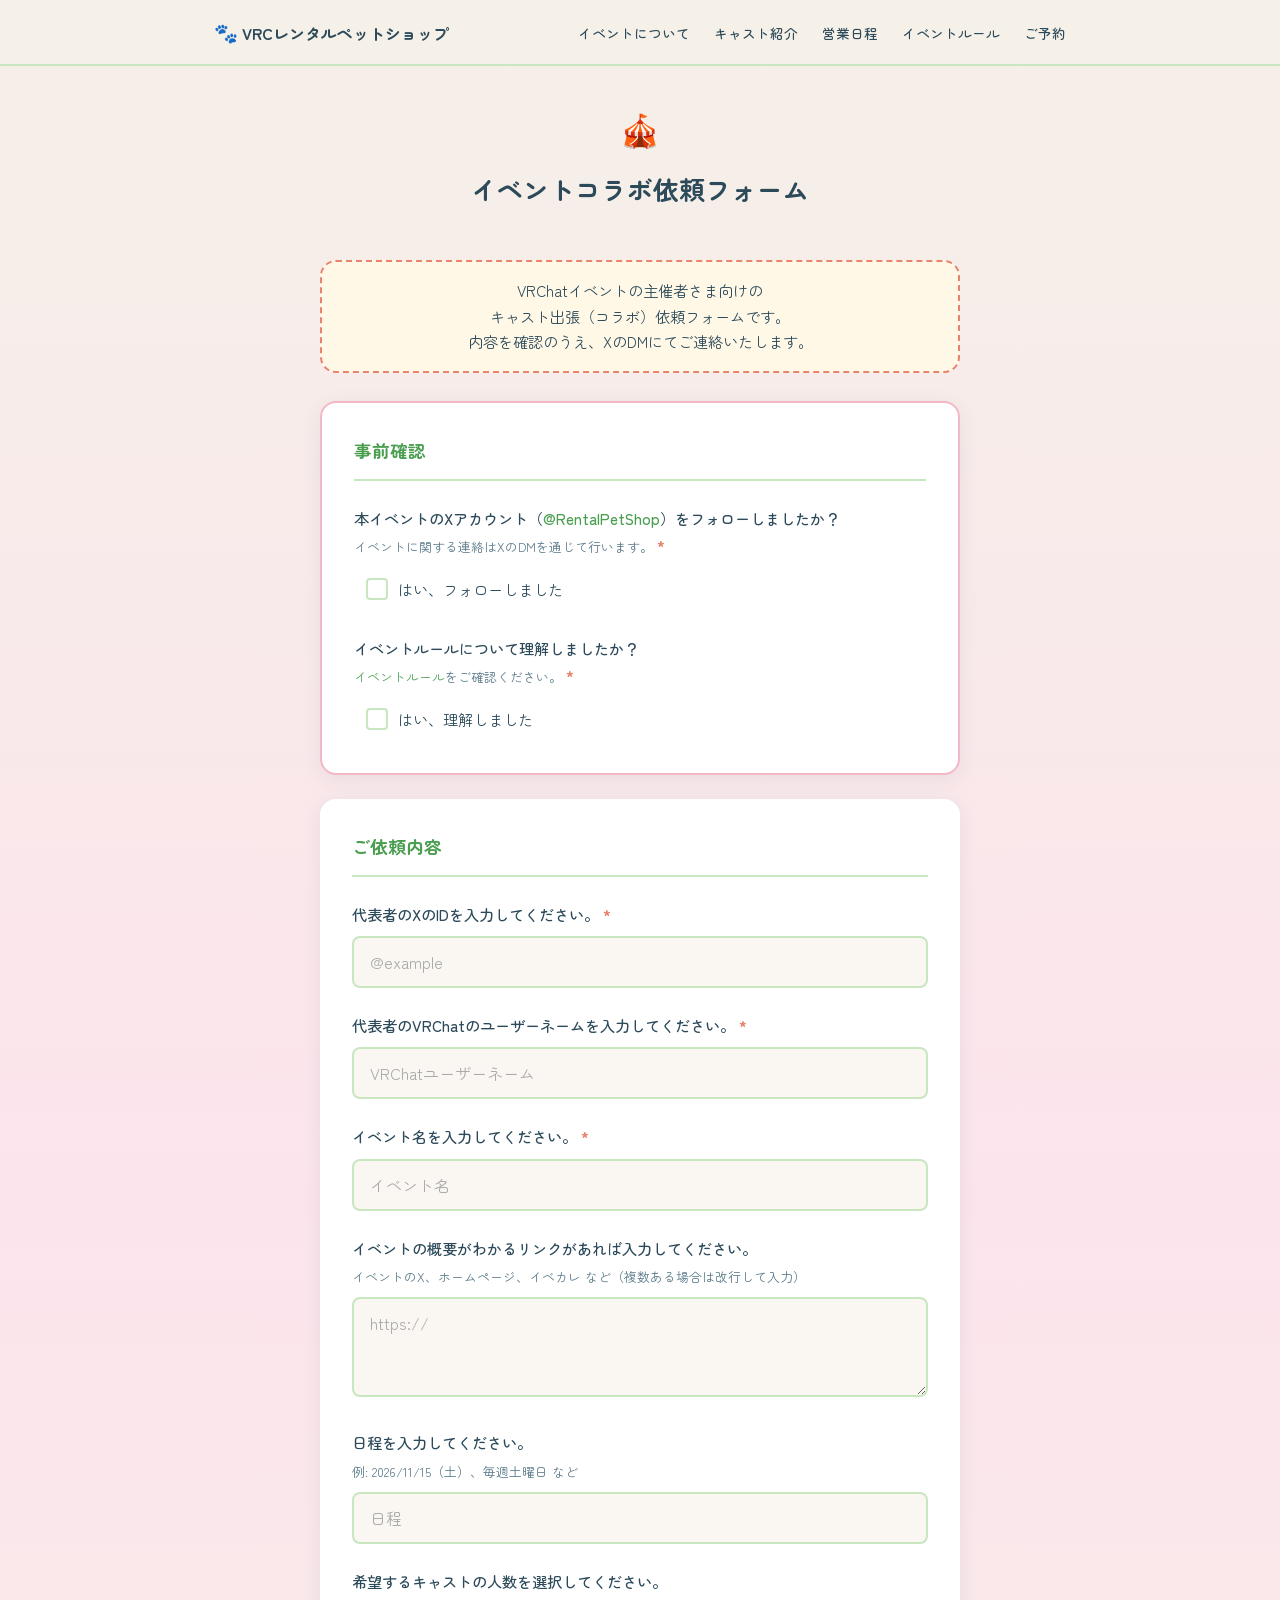
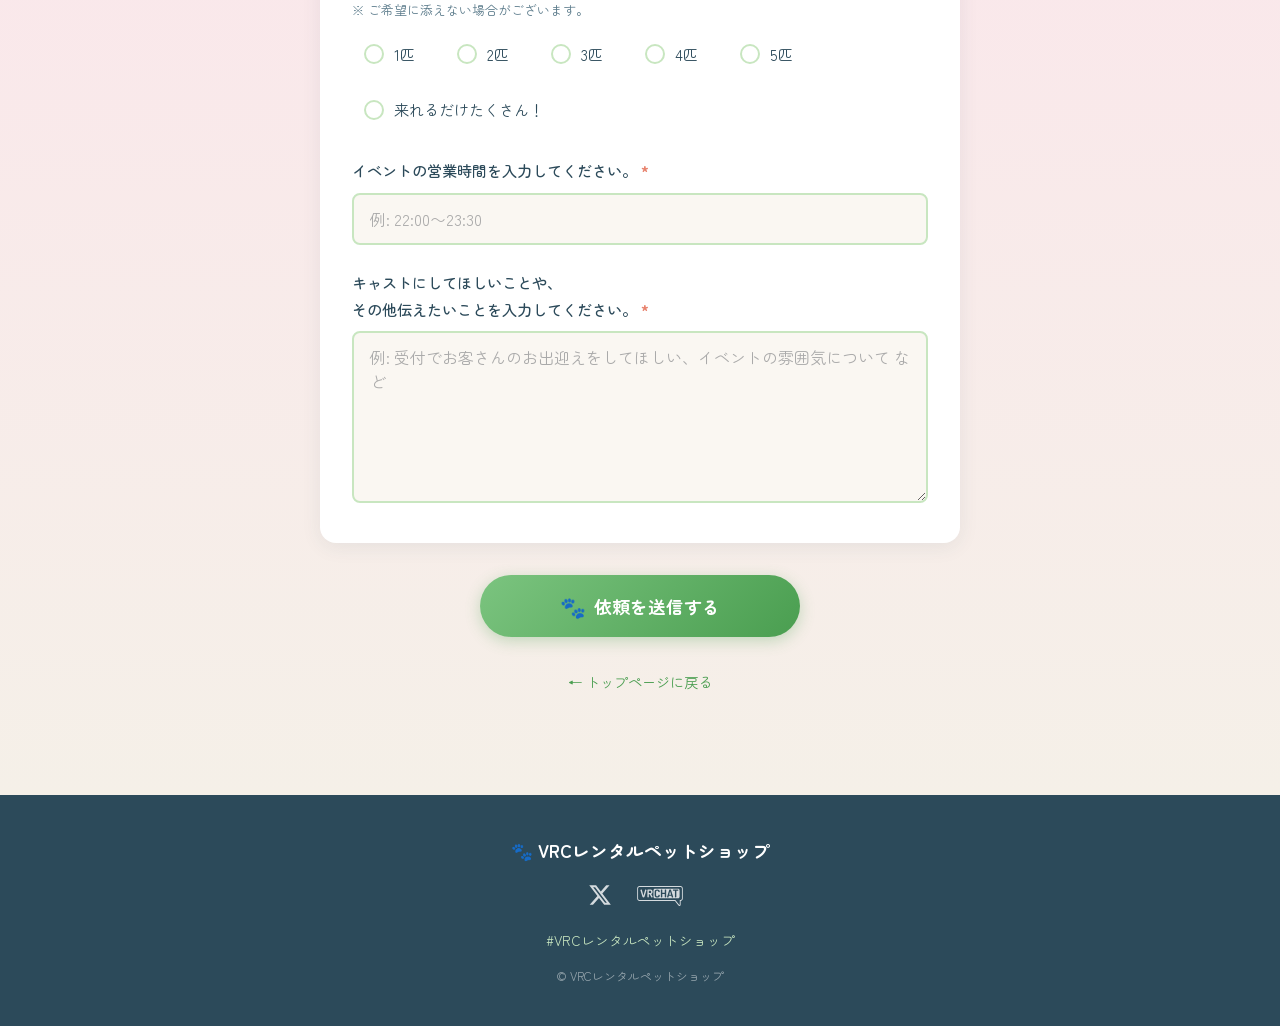
==== collab.html @ a1bb6fa8 "feat: add event collab request form (collab.html) - New collab.html page with the same pre-checks as" ====
<!DOCTYPE html>
<html lang="ja">
<head>
  <meta charset="UTF-8">
  <meta name="viewport" content="width=device-width, initial-scale=1.0">
  <title>イベントコラボ依頼 | VRCレンタルペットショップ</title>
  <link rel="preconnect" href="https://fonts.googleapis.com">
  <link rel="preconnect" href="https://fonts.gstatic.com" crossorigin>
  <link href="https://fonts.googleapis.com/css2?family=Zen+Maru+Gothic:wght@400;500;700;900&display=swap" rel="stylesheet">
  <link rel="icon" type="image/x-icon" href="images/favicon.ico">
  <link rel="apple-touch-icon" href="images/favicon.ico">
  <link rel="stylesheet" href="style.css?v=20261017b">
  <link rel="canonical" href="https://vrc-rentalpet.github.io/collab.html">
  <meta name="description" content="VRChatイベントの主催者さま向けの、VRCレンタルペットショップのペットキャスト出張（イベントコラボ）依頼フォームです。">
  <!-- OGP -->
  <meta property="og:title" content="イベントコラボ依頼 | VRCレンタルペットショップ">
  <meta property="og:description" content="VRChatイベントの主催者さま向けの、ペットキャスト出張（イベントコラボ）依頼フォームです。">
  <meta property="og:type" content="website">
  <meta property="og:url" content="https://vrc-rentalpet.github.io/collab.html">
  <meta property="og:image" content="https://vrc-rentalpet.github.io/images/ogp.png">
  <meta property="og:image:width" content="1200">
  <meta property="og:image:height" content="630">
  <meta property="og:site_name" content="VRCレンタルペットショップ">
  <!-- Twitter Card -->
  <meta name="twitter:card" content="summary_large_image">
  <meta name="twitter:title" content="イベントコラボ依頼 | VRCレンタルペットショップ">
  <meta name="twitter:description" content="VRChatイベントの主催者さま向けの、ペットキャスト出張（イベントコラボ）依頼フォームです。">
  <meta name="twitter:image" content="https://vrc-rentalpet.github.io/images/ogp.png">
</head>
<body>
  <!-- ヘッダー -->
  <header class="header">
    <nav class="header__nav">
      <a href="./" class="header__logo">
        <span class="header__paw">🐾</span> VRCレンタルペットショップ
      </a>
      <button class="header__hamburger" id="hamburger" aria-label="メニュー">
        <span></span><span></span><span></span>
      </button>
      <ul class="header__menu" id="nav-menu">
        <li><a href="./#about">イベントについて</a></li>
        <li><a href="./#cast">キャスト紹介</a></li>
        <li><a href="./#schedule">営業日程</a></li>
        <li><a href="./#rules">イベントルール</a></li>
        <li><a href="./#reservation">ご予約</a></li>
      </ul>
    </nav>
  </header>

  <!-- イベントコラボ依頼フォーム -->
  <section class="reservation" id="collab">
    <div class="container">
      <h2 class="section-title">
        <span class="section-title__icon">🎪</span>
        イベントコラボ依頼フォーム
      </h2>

      <p class="reservation__lead-notice">
        VRChatイベントの主催者さま向けの<br>
        キャスト出張（コラボ）依頼フォームです。<br>
        内容を確認のうえ、<wbr>XのDMにてご連絡いたします。
      </p>

      <form class="form" id="collab-form">
        <!-- 事前確認（予約フォームと同じ内容） -->
        <div class="form__group form__group--confirm">
          <h3 class="form__group-title">事前確認</h3>

          <div class="form__field">
            <label class="form__label form__label--required">
              本イベントのXアカウント（<a href="https://x.com/RentalPetShop" target="_blank" rel="noopener noreferrer">@RentalPetShop</a>）をフォローしましたか？<br>
              <span class="form__note">イベントに関する連絡はXのDMを通じて行います。</span>
            </label>
            <div class="form__checkbox-wrap">
              <label class="form__checkbox-label">
                <input type="checkbox" name="x_follow" required>
                <span class="form__checkbox-custom"></span>
                はい、フォローしました
              </label>
            </div>
          </div>

          <div class="form__field">
            <label class="form__label form__label--required">
              イベントルールについて理解しましたか？<br>
              <span class="form__note"><a href="./#rules" target="_blank" rel="noopener">イベントルール</a>をご確認ください。</span>
            </label>
            <div class="form__checkbox-wrap">
              <label class="form__checkbox-label">
                <input type="checkbox" name="rules_agree" required>
                <span class="form__checkbox-custom"></span>
                はい、理解しました
              </label>
            </div>
          </div>
        </div>

        <!-- ご依頼内容 -->
        <div class="form__group">
          <h3 class="form__group-title">ご依頼内容</h3>

          <div class="form__field">
            <label class="form__label form__label--required" for="x_id">代表者のXのIDを入力してください。</label>
            <input type="text" id="x_id" name="x_id" class="form__input" placeholder="@example" required>
          </div>

          <div class="form__field">
            <label class="form__label form__label--required" for="vrchat_name">代表者のVRChatのユーザーネームを入力してください。</label>
            <input type="text" id="vrchat_name" name="vrchat_name" class="form__input" placeholder="VRChatユーザーネーム" required>
          </div>

          <div class="form__field">
            <label class="form__label form__label--required" for="event_name">イベント名を入力してください。</label>
            <input type="text" id="event_name" name="event_name" class="form__input" placeholder="イベント名" required>
          </div>

          <div class="form__field">
            <label class="form__label" for="event_links">
              イベントの概要がわかるリンクがあれば入力してください。<br>
              <span class="form__note">イベントのX、ホームページ、イベカレ など<wbr>（複数ある場合は改行して入力）</span>
            </label>
            <textarea id="event_links" name="event_links" class="form__input form__textarea form__textarea--short" rows="3" maxlength="500" placeholder="https://"></textarea>
          </div>

          <div class="form__field">
            <label class="form__label" for="event_date">
              日程を入力してください。<br>
              <span class="form__note">例: 2026/11/15（土）、毎週土曜日 など</span>
            </label>
            <input type="text" id="event_date" name="event_date" class="form__input" placeholder="日程">
          </div>

          <div class="form__field">
            <label class="form__label">
              希望するキャストの人数を選択してください。<br>
              <span class="form__note">※ ご希望に添えない場合がございます。</span>
            </label>
            <div class="form__radio-group form__radio-group--inline">
              <label class="form__radio-label">
                <input type="radio" name="cast_count" value="1">
                <span class="form__radio-custom"></span>
                1匹
              </label>
              <label class="form__radio-label">
                <input type="radio" name="cast_count" value="2">
                <span class="form__radio-custom"></span>
                2匹
              </label>
              <label class="form__radio-label">
                <input type="radio" name="cast_count" value="3">
                <span class="form__radio-custom"></span>
                3匹
              </label>
              <label class="form__radio-label">
                <input type="radio" name="cast_count" value="4">
                <span class="form__radio-custom"></span>
                4匹
              </label>
              <label class="form__radio-label">
                <input type="radio" name="cast_count" value="5">
                <span class="form__radio-custom"></span>
                5匹
              </label>
              <label class="form__radio-label">
                <input type="radio" name="cast_count" value="max">
                <span class="form__radio-custom"></span>
                来れるだけたくさん！
              </label>
            </div>
          </div>

          <div class="form__field">
            <label class="form__label form__label--required" for="business_hours">イベントの営業時間を入力してください。</label>
            <input type="text" id="business_hours" name="business_hours" class="form__input" placeholder="例: 22:00〜23:30" required>
          </div>

          <div class="form__field">
            <label class="form__label form__label--required" for="message">
              キャストにしてほしいことや、<br>
              その他伝えたいことを入力してください。
            </label>
            <textarea id="message" name="message" class="form__input form__textarea" rows="6" maxlength="1000" placeholder="例: 受付でお客さんのお出迎えをしてほしい、イベントの雰囲気について など" required></textarea>
          </div>
        </div>

        <!-- ハニーポット（bot検知用・人間には見えない） -->
        <div class="form__hp" aria-hidden="true">
          <input type="email" name="_hp_email" tabindex="-1" autocomplete="off">
        </div>

        <button type="submit" class="form__submit">
          <span class="form__submit-paw">🐾</span>
          依頼を送信する
        </button>
      </form>

      <!-- エラーメッセージ -->
      <div class="form__error" id="form-error" hidden>
        <p>送信に失敗しました。時間をおいて再度お試しください。</p>
      </div>

      <!-- 送信完了メッセージ -->
      <div class="form__success" id="form-success" hidden>
        <div class="form__success-icon">🎉</div>
        <h3>ご依頼ありがとうございます！</h3>
        <p>内容を確認のうえ、<wbr>XのDMにてご連絡いたします。</p>
        <p>しばらくお待ちください。</p>
      </div>

      <p class="collab__back"><a href="./">← トップページに戻る</a></p>
    </div>
  </section>

  <!-- トップへ戻る -->
  <button class="scroll-top" id="scroll-top" aria-label="ページトップへ戻る">↑</button>

  <!-- フッター -->
  <footer class="footer">
    <div class="container">
      <div class="footer__content">
        <div class="footer__logo">
          <span>🐾</span> VRCレンタルペットショップ
        </div>
        <div class="footer__links">
          <a href="https://x.com/RentalPetShop" target="_blank" rel="noopener noreferrer" title="X (Twitter)">
            <svg viewBox="0 0 24 24" width="24" height="24"><path fill="currentColor" d="M18.244 2.25h3.308l-7.227 8.26 8.502 11.24H16.17l-5.214-6.817L4.99 21.75H1.68l7.73-8.835L1.254 2.25H8.08l4.713 6.231zm-1.161 17.52h1.833L7.084 4.126H5.117z"/></svg>
          </a>
          <a href="https://vrc.group/VRCRPS.8829" target="_blank" rel="noopener noreferrer" title="VRChat Group">
            <svg class="footer__vrc-icon" viewBox="0 0 1200 600" width="48" height="24"><path fill="currentColor" d="M982.78,113.33H217.23c-24.93,0-45.23,20.29-45.23,45.23v188.9c0,24.95,20.3,45.23,45.23,45.23h663.19l61.54,79.17c7.64,9.82,15.79,14.79,24.25,14.79,5.46,0,10.55-2.11,14.38-5.94,4.56-4.59,6.87-11,6.86-19.11l-.08-69.16c22.78-2.31,40.64-21.6,40.64-45v-188.89c0-24.96-20.29-45.23-45.22-45.23ZM1011.34,347.47c0,15.78-12.8,28.56-28.56,28.56h-12.1v1.11l.12,84.57c-.02,5.53-1.76,8.29-4.59,8.29s-6.76-2.8-11.1-8.37l-66.52-85.61H217.23c-15.79,0-28.56-12.78-28.56-28.56v-187.81c0-15.78,12.78-28.56,28.56-28.56h765.55c15.78,0,28.56,12.8,28.56,28.56v187.81Z"/><path fill="currentColor" d="M330.47,177.77c-4.53,0-8.02,1.45-9.06,5.36l-31.29,111.56-31.5-111.56c-1.04-3.92-4.53-5.36-9.06-5.36-7.19,0-16.87,4.53-16.87,11.12,0,.41.21,1.23.41,2.06l39.73,129.48c2.06,6.17,9.47,9.06,17.29,9.06s15.44-2.89,17.29-9.06l39.52-129.48c.21-.83.41-1.43.41-2.06,0-6.38-9.66-11.12-16.87-11.12Z"/><path fill="currentColor" d="M434.81,261.96c15.44-4.74,26.97-17.5,26.97-41.16,0-32.75-21.82-43.03-48.79-43.03h-40.75c-5.15,0-8.64,3.91-8.64,8.23h-.02v133.83c0,5.55,6.59,8.44,13.38,8.44s13.38-2.89,13.38-8.44v-53.73h17.29l29.24,56.81c2.06,4.11,5.57,6.38,9.27,6.38,7.81,0,16.67-7.21,16.67-14,0-.83-.19-2.26-1.02-3.3l-26.97-50.02ZM413.01,245.07h-22.65v-43.84h22.65c13.38,0,22.03,5.76,22.03,22.03s-8.64,21.82-22.03,21.82Z"/><polygon fill="currentColor" points="771.7 274.52 807.52 274.52 789.61 211.33 771.7 274.52"/><path fill="currentColor" d="M938.76,164.13h-432.7c-15.78,0-28.56,12.79-28.56,28.56v120.64c0,15.78,12.79,28.56,28.56,28.56h432.7c15.78,0,28.56-12.79,28.56-28.56v-120.64c0-15.78-12.79-28.56-28.56-28.56ZM548.36,305.98v.03c18.72,0,20.38-13.38,20.99-22.03.41-6.38,6.17-8.44,13.17-8.44,9.27,0,13.59,2.68,13.59,13.17,0,24.91-20.38,40.75-49.2,40.75-25.93,0-47.34-12.76-47.34-47.15v-57.43c0-34.37,21.61-47.15,47.54-47.15,28.61,0,49,15.23,49,39.11,0,10.7-4.32,13.17-13.38,13.17-7.62,0-13.17-2.26-13.38-8.44-.41-6.38-1.85-20.38-21.4-20.38-13.8,0-21.61,7.62-21.61,23.67v57.43c0,16.06,7.81,23.67,22.03,23.67ZM716.11,319.8v.02c0,5.55-6.79,8.44-13.38,8.44s-13.38-2.89-13.38-8.44v-59.08h-46.32v59.08c0,5.55-6.79,8.44-13.38,8.44s-13.38-2.89-13.38-8.44v-133.82c0-5.76,6.59-8.23,13.38-8.23s13.38,2.47,13.38,8.23v53.73h46.32v-53.73c0-5.76,6.59-8.23,13.38-8.23s13.38,2.47,13.38,8.23v133.8ZM830.15,328.25h0c-4.53,0-8.02-1.43-9.06-5.36l-7.83-27.39h-47.15l-7.81,27.39c-1.04,3.91-4.53,5.36-9.06,5.36-7.21,0-16.87-4.53-16.87-11.12,0-.41.21-1.23.41-2.06l39.73-129.48c1.85-6.17,9.47-9.06,17.08-9.06s15.44,2.89,17.29,9.06l39.73,129.48c.21.83.41,1.43.41,2.06,0,6.38-9.68,11.12-16.87,11.12ZM936.77,201.85h-30.05v117.94c0,5.55-6.79,8.44-13.38,8.44s-13.38-2.89-13.38-8.44v-117.94h-30.26c-5.34,0-8.44-5.57-8.44-12.14,0-5.76,2.68-11.95,8.44-11.95h87.07c5.76,0,8.44,6.17,8.44,11.95,0,6.38-3.09,12.14-8.44,12.14Z"/></svg>
          </a>
        </div>
        <p class="footer__hashtag">#VRCレンタルペットショップ</p>
        <p class="footer__copy">&copy; VRCレンタルペットショップ</p>
      </div>
    </div>
  </footer>

  <script src="common.js?v=20261017b"></script>
  <script src="collab.js?v=20261017b"></script>
</body>
</html>
---- style.css ----
/* =============================================================
   VRCレンタルペットショップ - style.css
   いつものVRライフにプラス1匹！
============================================================= */

/* ===== Reset & Base ===== */
*,
*::before,
*::after {
  margin: 0;
  padding: 0;
  box-sizing: border-box;
}

:root {
  --color-bg: #f5f0e8;
  --color-bg-light: #faf7f2;
  --color-green-pale: #c8e6c0;
  --color-green: #7bc47f;
  --color-green-dark: #4a9e50;
  --color-pink: #f2b8c6;
  --color-pink-light: #fce4ec;
  --color-cream: #fff8e7;
  --color-text: #2c4a5a;
  --color-text-light: #5a7a8a;
  --color-white: #ffffff;
  --color-accent: #e8836e;
  --radius: 16px;
  --radius-sm: 8px;
  --shadow: 0 4px 20px rgba(44, 74, 90, 0.08);
  --shadow-hover: 0 8px 30px rgba(44, 74, 90, 0.15);
  --font: 'Zen Maru Gothic', 'Hiragino Kaku Gothic ProN', 'Noto Sans JP', sans-serif;
  --transition: 0.3s ease;
}

html {
  scroll-behavior: smooth;
  scroll-padding-top: 80px;
}

body {
  font-family: var(--font);
  color: var(--color-text);
  background-color: var(--color-bg);
  line-height: 1.8;
  overflow-x: hidden;
}

a {
  color: var(--color-green-dark);
  text-decoration: none;
}

a:hover {
  text-decoration: underline;
}

.container {
  max-width: 900px;
  margin: 0 auto;
  padding: 0 24px;
}

/* ===== Header ===== */
.header {
  position: fixed;
  top: 0;
  left: 0;
  right: 0;
  z-index: 100;
  background: rgba(245, 240, 232, 0.92);
  backdrop-filter: blur(12px);
  border-bottom: 2px solid var(--color-green-pale);
}

.header__nav {
  max-width: 900px;
  margin: 0 auto;
  padding: 0 24px;
  height: 64px;
  display: flex;
  align-items: center;
  justify-content: space-between;
}

.header__logo {
  font-weight: 700;
  font-size: 1rem;
  color: var(--color-text);
  white-space: nowrap;
}

.header__paw {
  font-size: 1.2rem;
}

.header__menu {
  display: flex;
  list-style: none;
  gap: 24px;
}

.header__menu a {
  font-size: 0.85rem;
  font-weight: 500;
  color: var(--color-text);
  text-decoration: none;
  padding: 4px 0;
  position: relative;
  transition: color var(--transition);
}

.header__menu a::after {
  content: '';
  position: absolute;
  bottom: -2px;
  left: 0;
  width: 0;
  height: 2px;
  background: var(--color-green);
  border-radius: 1px;
  transition: width var(--transition);
}

.header__menu a:hover {
  color: var(--color-green-dark);
  text-decoration: none;
}

.header__menu a:hover::after {
  width: 100%;
}

.header__hamburger {
  display: none;
  flex-direction: column;
  gap: 5px;
  background: none;
  border: none;
  cursor: pointer;
  padding: 4px;
}

.header__hamburger span {
  display: block;
  width: 24px;
  height: 2px;
  background: var(--color-text);
  border-radius: 2px;
  transition: var(--transition);
}

/* ===== Hero ===== */
.hero {
  position: relative;
  min-height: 100vh;
  display: flex;
  flex-direction: column;
  align-items: center;
  justify-content: center;
  text-align: center;
  background: linear-gradient(170deg, var(--color-green-pale) 0%, var(--color-bg) 40%, var(--color-pink-light) 80%, var(--color-cream) 100%);
  overflow: hidden;
  padding: 80px 24px 40px;
}

.hero__particles {
  position: absolute;
  inset: 0;
  pointer-events: none;
  overflow: hidden;
}

.hero__content {
  position: relative;
  z-index: 1;
}

.hero__tagline {
  font-size: 1.1rem;
  font-weight: 500;
  color: var(--color-text-light);
  margin-bottom: 16px;
}

.hero__highlight {
  color: var(--color-accent);
  font-weight: 700;
}

.hero__title {
  font-size: 2.8rem;
  font-weight: 900;
  line-height: 1.3;
  margin-bottom: 24px;
}

.hero__logo {
  max-width: 400px;
  width: 70vw;
  height: auto;
  display: block;
  margin: 0 auto;
}

/* ===== Polaroid Cork Board ===== */
.polaroid {
  position: absolute;
  z-index: 1;
  background: var(--color-white);
  padding: 10px 10px 6px;
  border-radius: 3px;
  box-shadow:
    2px 3px 12px rgba(44, 74, 90, 0.15),
    0 1px 3px rgba(0, 0, 0, 0.08);
  transition: transform 0.4s ease;
}

.polaroid__tape {
  position: absolute;
  top: -8px;
  left: 50%;
  transform: translateX(-50%) rotate(-2deg);
  width: 50px;
  height: 16px;
  background: rgba(200, 230, 192, 0.7);
  border-radius: 2px;
  z-index: 2;
}

.polaroid__frame {
  width: 100%;
  aspect-ratio: 4 / 5;
  overflow: hidden;
  border-radius: 2px;
  background: var(--color-bg-light);
}

.polaroid__img {
  width: 100%;
  height: 100%;
  object-fit: cover;
  display: block;
}

.polaroid__name {
  text-align: center;
  font-size: 0.7rem;
  font-weight: 700;
  color: var(--color-text-light);
  margin-top: 6px;
  padding-bottom: 4px;
  font-family: var(--font);
}

/* 各ポラロイドの配置・角度・アニメーション */
.polaroid--1 {
  width: 220px;
  top: 8%;
  left: 12%;
  transform: rotate(-8deg);
  animation: polaroidFloat1 6s ease-in-out infinite;
}

.polaroid--2 {
  width: 210px;
  top: 4%;
  right: 12%;
  transform: rotate(6deg);
  animation: polaroidFloat2 7s ease-in-out infinite;
}

.polaroid--3 {
  width: 200px;
  bottom: 8%;
  right: 14%;
  transform: rotate(-4deg);
  animation: polaroidFloat3 5.5s ease-in-out infinite;
}

.polaroid--4 {
  width: 180px;
  bottom: 10%;
  left: 12%;
  transform: rotate(7deg);
  animation: polaroidFloat2 6.5s ease-in-out infinite;
}

.polaroid--5 {
  width: 150px;
  top: 42%;
  right: 10%;
  transform: rotate(-10deg);
  animation: polaroidFloat1 5s ease-in-out infinite;
}

@keyframes polaroidFloat1 {
  0%, 100% { transform: rotate(-8deg) translateY(0); }
  50% { transform: rotate(-6deg) translateY(-8px); }
}

@keyframes polaroidFloat2 {
  0%, 100% { transform: rotate(6deg) translateY(0); }
  50% { transform: rotate(8deg) translateY(-10px); }
}

@keyframes polaroidFloat3 {
  0%, 100% { transform: rotate(-4deg) translateY(0); }
  50% { transform: rotate(-2deg) translateY(-6px); }
}

/* ホバーで少し浮き上がる */
@media (hover: hover) {
  .polaroid:hover {
    transform: rotate(0deg) scale(1.05) !important;
    box-shadow:
      4px 6px 20px rgba(44, 74, 90, 0.2),
      0 2px 6px rgba(0, 0, 0, 0.1);
    z-index: 10;
    animation-play-state: paused;
  }
}

/* スマホ */
@media (max-width: 768px) {
  .polaroid--1 {
    width: 140px;
    top: 8%;
    left: 2%;
  }
  .polaroid--2 {
    width: 135px;
    top: 4%;
    right: 2%;
  }
  .polaroid--3 {
    width: 130px;
    bottom: 7%;
    right: 3%;
  }
  .polaroid--4 {
    width: 115px;
    bottom: 10%;
    left: 2%;
  }
  .polaroid--5 {
    display: none;
  }
}

@media (max-width: 480px) {
  .polaroid--1 {
    width: 105px;
    top: 8%;
    left: -5px;
  }
  .polaroid--2 {
    width: 100px;
    top: 4%;
    right: -5px;
  }
  .polaroid--3 {
    width: 95px;
    bottom: 6%;
    right: -3px;
  }
  .polaroid--4 {
    width: 90px;
    bottom: 9%;
    left: -5px;
  }
  .polaroid__tape {
    width: 35px;
    height: 12px;
    top: -6px;
  }
}

.hero__description {
  font-size: 1.1rem;
  line-height: 2;
  color: var(--color-text-light);
  margin-bottom: 40px;
}

.hero__cta {
  display: inline-block;
  background: linear-gradient(135deg, var(--color-green) 0%, var(--color-green-dark) 100%);
  color: var(--color-white);
  font-family: var(--font);
  font-size: 1.1rem;
  font-weight: 700;
  padding: 16px 48px;
  border-radius: 50px;
  text-decoration: none;
  box-shadow: 0 4px 15px rgba(74, 158, 80, 0.3);
  transition: transform var(--transition), box-shadow var(--transition);
}

.hero__cta:hover {
  transform: translateY(-2px);
  box-shadow: 0 6px 25px rgba(74, 158, 80, 0.4);
  text-decoration: none;
}

.hero__scroll-hint {
  position: absolute;
  bottom: 30px;
  display: flex;
  flex-direction: column;
  align-items: center;
  gap: 8px;
  color: var(--color-text-light);
  font-size: 0.75rem;
  opacity: 0.6;
  animation: fadeInUp 1s ease 1s both;
}

.hero__scroll-arrow {
  width: 2px;
  height: 24px;
  background: var(--color-text-light);
  border-radius: 1px;
  position: relative;
  animation: scrollBounce 2s ease infinite;
}

.hero__scroll-arrow::after {
  content: '';
  position: absolute;
  bottom: 0;
  left: 50%;
  transform: translateX(-50%) rotate(45deg);
  width: 8px;
  height: 8px;
  border-right: 2px solid var(--color-text-light);
  border-bottom: 2px solid var(--color-text-light);
}

@keyframes scrollBounce {
  0%, 100% { transform: translateY(0); opacity: 1; }
  50% { transform: translateY(8px); opacity: 0.5; }
}

@keyframes fadeInUp {
  from { opacity: 0; transform: translateY(20px); }
  to { opacity: 0.6; transform: translateY(0); }
}

/* ===== Section Title ===== */
.section-title {
  text-align: center;
  font-size: 1.6rem;
  font-weight: 700;
  margin-bottom: 48px;
  color: var(--color-text);
}

.section-title__icon {
  display: block;
  font-size: 2rem;
  margin-bottom: 8px;
}

/* ===== About ===== */
.about {
  padding: 100px 0;
  background: var(--color-bg-light);
}

.about__grid {
  display: grid;
  grid-template-columns: repeat(3, 1fr);
  gap: 24px;
}

.about__card {
  background: var(--color-white);
  border-radius: var(--radius);
  padding: 32px 24px;
  text-align: center;
  box-shadow: var(--shadow);
  border: 2px solid transparent;
  transition: transform var(--transition), border-color var(--transition), box-shadow var(--transition);
}

.about__card:hover {
  transform: translateY(-4px);
  border-color: var(--color-green-pale);
  box-shadow: var(--shadow-hover);
}

.about__card-icon {
  font-size: 2.5rem;
  margin-bottom: 16px;
}

.about__card h3 {
  font-size: 1rem;
  font-weight: 700;
  margin-bottom: 12px;
  color: var(--color-green-dark);
}

.about__card p {
  font-size: 0.9rem;
  color: var(--color-text-light);
  line-height: 1.8;
}

/* ===== About Video ===== */
.about__video {
  position: relative;
  width: 100%;
  max-width: 720px;
  margin: 0 auto 48px;
  aspect-ratio: 16 / 9;
  border-radius: var(--radius);
  overflow: hidden;
  box-shadow: var(--shadow);
}

.about__video iframe {
  position: absolute;
  top: 0;
  left: 0;
  width: 100%;
  height: 100%;
  border: none;
}

/* ===== Cast ===== */
.cast {
  padding: 100px 0;
  background: linear-gradient(180deg, var(--color-bg-light) 0%, var(--color-cream) 100%);
}

.cast__grid {
  display: grid;
  grid-template-columns: repeat(auto-fit, minmax(260px, 1fr));
  gap: 28px;
}

.cast__card {
  display: flex;
  flex-direction: column;
  background: var(--color-white);
  border-radius: var(--radius);
  overflow: hidden;
  box-shadow: var(--shadow);
  border: 2px solid transparent;
  transition: transform var(--transition), border-color var(--transition), box-shadow var(--transition);
}

.cast__card:hover {
  transform: translateY(-6px);
  border-color: var(--color-green-pale);
  box-shadow: var(--shadow-hover);
}

.cast__image-wrap {
  width: 100%;
  aspect-ratio: 1 / 1;
  overflow: hidden;
  background: linear-gradient(135deg, var(--color-green-pale) 0%, var(--color-pink-light) 100%);
}

.cast__image {
  width: 100%;
  height: 100%;
  object-fit: cover;
  transition: transform 0.4s ease;
}

.cast__card:hover .cast__image {
  transform: scale(1.05);
}

.cast__info {
  display: flex;
  flex-direction: column;
  flex: 1;
  padding: 20px;
}

.cast__name {
  font-size: 1.2rem;
  font-weight: 900;
  color: var(--color-green-dark);
  margin-bottom: 4px;
}

.cast__vrchat-name {
  font-size: 0.75rem;
  color: var(--color-text-light);
  margin-bottom: 12px;
  opacity: 0.7;
}

.cast__description {
  font-size: 0.9rem;
  line-height: 1.7;
  color: var(--color-text);
  margin-bottom: 16px;
  /* 説明文の表示行数をある程度揃え、カード間のレイアウトを安定させる */
  min-height: calc(0.9rem * 1.7 * 3);
  /* 「〜だよ！」だけが次の行に落ちるような不自然な改行を防ぐ
     - auto-phrase: 文節の区切りで折り返す（Chrome 119+、html lang="ja" が必要）
     - pretty: 末尾に短い行が残らないよう前の行を調整（Chrome 117+ / Safari 17.5+）
       未対応ブラウザは balance（各行の長さを揃える）にフォールバック */
  word-break: auto-phrase;
  text-wrap: balance;
  text-wrap: pretty;
}

.cast__tags {
  display: flex;
  flex-direction: column;
  gap: 8px;
}

.cast__likes {
  background: var(--color-green-pale);
  border-radius: var(--radius-sm);
  padding: 12px 14px;
  border-left: 3px solid var(--color-green);
}

.cast__likes-label {
  display: inline-block;
  background: var(--color-green);
  color: var(--color-white);
  font-size: 0.7rem;
  font-weight: 700;
  padding: 2px 10px;
  border-radius: 20px;
  margin-bottom: 8px;
  letter-spacing: 0.05em;
}

.cast__likes-list {
  list-style: none;
  display: flex;
  flex-direction: column;
  gap: 4px;
}

.cast__likes-list li {
  font-size: 0.8rem;
  color: var(--color-text);
  padding-left: 16px;
  position: relative;
  word-break: auto-phrase;
  text-wrap: pretty;
}

.cast__likes-list li::before {
  content: '♡';
  position: absolute;
  left: 0;
  color: var(--color-green-dark);
  font-weight: 700;
}

.cast__ng {
  background: var(--color-pink-light);
  border-radius: var(--radius-sm);
  padding: 12px 14px;
  border-left: 3px solid var(--color-accent);
}

.cast__ng-label {
  display: inline-block;
  background: var(--color-accent);
  color: var(--color-white);
  font-size: 0.7rem;
  font-weight: 700;
  padding: 2px 10px;
  border-radius: 20px;
  margin-bottom: 8px;
  letter-spacing: 0.05em;
}

.cast__ng-list {
  list-style: none;
  display: flex;
  flex-direction: column;
  gap: 4px;
}

.cast__ng-list li {
  font-size: 0.8rem;
  color: var(--color-text);
  padding-left: 16px;
  position: relative;
  word-break: auto-phrase;
  text-wrap: pretty;
}

.cast__ng-list li::before {
  content: '×';
  position: absolute;
  left: 0;
  color: var(--color-accent);
  font-weight: 700;
}

@media (max-width: 768px) {
  .cast__grid {
    grid-template-columns: 1fr;
    max-width: 360px;
    margin: 0 auto;
  }
}

/* ===== Cast Recruit ===== */
.cast__recruit {
  margin-top: 48px;
  padding: 32px;
  text-align: center;
  background: linear-gradient(135deg, var(--color-cream) 0%, var(--color-pink-light) 100%);
  border-radius: var(--radius);
  border: 2px dashed var(--color-pink);
}

.cast__recruit-title {
  font-size: 1.2rem;
  font-weight: 900;
  color: var(--color-text);
  margin-bottom: 8px;
}

.cast__recruit-text {
  font-size: 0.95rem;
  color: var(--color-text-light);
  margin-bottom: 20px;
}

.cast__recruit-list {
  list-style: none;
  display: table;
  margin: 0 auto 24px;
  text-align: left;
}

.cast__recruit-list li {
  font-size: 0.9rem;
  color: var(--color-text);
  padding: 4px 0 4px 20px;
  position: relative;
}

.cast__recruit-list li::before {
  content: '✓';
  position: absolute;
  left: 0;
  color: var(--color-green);
  font-weight: 700;
}

.cast__recruit-note {
  margin-top: 14px;
  font-size: 0.8rem;
  color: var(--color-text-light);
}

.cast__recruit-btn {
  display: inline-flex;
  align-items: center;
  gap: 8px;
  padding: 10px 28px;
  background: var(--color-text);
  color: var(--color-white);
  font-size: 0.9rem;
  font-weight: 700;
  border-radius: 30px;
  text-decoration: none;
  transition: background var(--transition), transform var(--transition);
}

.cast__recruit-btn:hover {
  background: #1a3040;
  transform: translateY(-2px);
}

/* ===== Schedule ===== */
.schedule {
  padding: 100px 0;
  background: linear-gradient(180deg, var(--color-bg) 0%, var(--color-green-pale) 100%);
}

/* タイムライン */
.schedule__flow {
  max-width: 600px;
  margin: 0 auto 64px;
}

.schedule__flow-title {
  text-align: center;
  font-size: 1.1rem;
  font-weight: 700;
  color: var(--color-text);
  margin-bottom: 24px;
}

.schedule__timeline {
  position: relative;
  padding-left: 28px;
}

.schedule__timeline::before {
  content: '';
  position: absolute;
  left: 7px;
  top: 8px;
  bottom: 8px;
  width: 3px;
  background: var(--color-green);
  border-radius: 3px;
}

.schedule__step {
  display: flex;
  gap: 20px;
  margin-bottom: 28px;
  position: relative;
}

.schedule__step:last-child {
  margin-bottom: 0;
}

.schedule__step::before {
  content: '';
  position: absolute;
  left: -24px;
  top: 8px;
  width: 13px;
  height: 13px;
  background: var(--color-green);
  border: 3px solid var(--color-white);
  border-radius: 50%;
  box-shadow: 0 0 0 2px var(--color-green);
}

.schedule__step-time {
  flex-shrink: 0;
  font-size: 1.2rem;
  font-weight: 900;
  color: var(--color-green-dark);
  min-width: 56px;
}

.schedule__step-body h4 {
  font-size: 1rem;
  font-weight: 700;
  color: var(--color-text);
  margin-bottom: 6px;
}

.schedule__step-body p {
  font-size: 0.9rem;
  line-height: 1.7;
  color: var(--color-text-light);
}

.schedule__info {
  display: grid;
  grid-template-columns: repeat(2, 1fr);
  gap: 24px;
  margin-bottom: 48px;
}

.schedule__card {
  background: var(--color-white);
  border-radius: var(--radius);
  overflow: hidden;
  box-shadow: var(--shadow);
}

.schedule__card-header {
  background: linear-gradient(135deg, var(--color-green) 0%, var(--color-green-dark) 100%);
  color: var(--color-white);
  font-weight: 700;
  text-align: center;
  padding: 12px;
  font-size: 1rem;
}

.schedule__card-body {
  padding: 24px;
  text-align: center;
}

.schedule__time {
  font-size: 1.1rem;
  font-weight: 700;
  color: var(--color-text);
  margin-bottom: 4px;
}

.schedule__time-detail {
  font-size: 0.95rem;
  color: var(--color-text-light);
  margin-bottom: 16px;
}

.schedule__place {
  font-size: 0.95rem;
  margin-bottom: 8px;
}

.schedule__note {
  font-size: 0.8rem;
  color: var(--color-text-light);
  background: var(--color-cream);
  padding: 6px 12px;
  border-radius: 20px;
  display: inline-block;
}

.schedule__sns {
  text-align: center;
}

.schedule__sns p {
  margin-bottom: 12px;
  font-size: 0.95rem;
}

.schedule__links {
  display: flex;
  justify-content: center;
  gap: 12px;
  flex-wrap: wrap;
  margin-bottom: 12px;
}

.schedule__x-link {
  display: inline-flex;
  align-items: center;
  gap: 8px;
  background: var(--color-text);
  color: var(--color-white);
  padding: 10px 24px;
  border-radius: 30px;
  font-weight: 700;
  font-size: 0.95rem;
  transition: background var(--transition), transform var(--transition);
}

.schedule__x-link:hover {
  background: #000;
  transform: translateY(-2px);
  text-decoration: none;
  color: var(--color-white);
}

.schedule__x-icon {
  flex-shrink: 0;
}

.schedule__vrc-link {
  display: inline-flex;
  align-items: center;
  gap: 8px;
  background: linear-gradient(135deg, var(--color-green) 0%, var(--color-green-dark) 100%);
  color: var(--color-white);
  padding: 10px 24px;
  border-radius: 30px;
  font-weight: 700;
  font-size: 0.95rem;
  transition: background var(--transition), transform var(--transition);
}

.schedule__vrc-link:hover {
  background: linear-gradient(135deg, var(--color-green-dark) 0%, #3a8e40 100%);
  transform: translateY(-2px);
  text-decoration: none;
  color: var(--color-white);
}

.schedule__vrc-icon {
  flex-shrink: 0;
  height: 28px;
  width: auto;
  vertical-align: middle;
  position: relative;
  top: 1px;
}

.schedule__hashtag {
  color: var(--color-green-dark);
  font-weight: 700;
  font-size: 0.9rem;
}

/* ===== Rules ===== */
.rules {
  padding: 100px 0;
  background: var(--color-bg-light);
}

.rules__card {
  background: var(--color-white);
  border-radius: var(--radius);
  padding: 40px;
  box-shadow: var(--shadow);
  border: 2px solid var(--color-green-pale);
}

.rules__intro {
  font-size: 0.95rem;
  color: var(--color-text-light);
  text-align: center;
  margin-bottom: 32px;
  padding-bottom: 24px;
  border-bottom: 1px dashed var(--color-green-pale);
}

.rules__section {
  margin-bottom: 32px;
}

.rules__subtitle {
  font-size: 1.1rem;
  font-weight: 700;
  color: var(--color-accent);
  margin-bottom: 16px;
  padding-left: 12px;
  border-left: 4px solid var(--color-accent);
}

.rules__list {
  list-style: none;
  display: flex;
  flex-direction: column;
  gap: 12px;
}

.rules__list li {
  padding-left: 24px;
  position: relative;
  font-size: 0.95rem;
  line-height: 1.7;
}

.rules__list li::before {
  content: '・';
  position: absolute;
  left: 4px;
  color: var(--color-accent);
  font-weight: 700;
}

.rules__warning {
  background: var(--color-cream);
  border-radius: var(--radius-sm);
  padding: 20px 24px;
  border-left: 4px solid var(--color-accent);
}

.rules__warning p {
  font-size: 0.9rem;
  color: var(--color-text);
}

.rules__warning p + p {
  margin-top: 8px;
}

/* ===== Reservation Form ===== */
.reservation {
  padding: 100px 0;
  background: linear-gradient(180deg, var(--color-bg) 0%, var(--color-pink-light) 50%, var(--color-bg) 100%);
}

.reservation__lead-notice {
  max-width: 640px;
  margin: 0 auto 28px;
  padding: 16px 22px;
  background: var(--color-cream);
  border: 2px dashed var(--color-accent);
  border-radius: var(--radius);
  font-size: 0.95rem;
  line-height: 1.7;
  color: var(--color-text);
  text-align: center;
}

.reservation__lead-notice strong {
  color: var(--color-accent);
  font-size: 1.05em;
}

/* イベント主催者向け: コラボ依頼ページへの案内 */
.reservation__collab {
  max-width: 640px;
  margin: 0 auto 28px;
  padding: 18px 22px;
  background: var(--color-white);
  border: 2px solid var(--color-pink);
  border-radius: var(--radius);
  box-shadow: var(--shadow);
  text-align: center;
}

.reservation__collab-text {
  font-size: 0.9rem;
  line-height: 1.7;
  color: var(--color-text);
  margin-bottom: 12px;
  word-break: auto-phrase;
}

.reservation__collab-btn {
  display: inline-block;
  padding: 10px 28px;
  background: var(--color-pink-light);
  border: 2px solid var(--color-pink);
  border-radius: 50px;
  color: var(--color-text);
  font-size: 0.95rem;
  font-weight: 700;
  transition: background var(--transition), transform var(--transition);
}

.reservation__collab-btn:hover {
  background: var(--color-pink);
  text-decoration: none;
  transform: translateY(-2px);
}

/* コラボ依頼ページ（collab.html） */
.collab__back {
  text-align: center;
  margin-top: 32px;
  font-size: 0.9rem;
}

a.header__logo:hover {
  text-decoration: none;
}

.form {
  max-width: 640px;
  margin: 0 auto;
}

.form__group {
  background: var(--color-white);
  border-radius: var(--radius);
  padding: 32px;
  margin-bottom: 24px;
  box-shadow: var(--shadow);
}

.form__group--confirm {
  border: 2px solid var(--color-pink);
}

.form__group-title {
  font-size: 1.1rem;
  font-weight: 700;
  color: var(--color-green-dark);
  margin-bottom: 24px;
  padding-bottom: 12px;
  border-bottom: 2px solid var(--color-green-pale);
}

.form__field {
  margin-bottom: 24px;
}

.form__field:last-child {
  margin-bottom: 0;
}

.form__label {
  display: block;
  font-size: 0.95rem;
  font-weight: 500;
  margin-bottom: 8px;
  color: var(--color-text);
}

.form__label--required::after {
  content: ' *';
  color: var(--color-accent);
  font-weight: 700;
}

.form__note {
  font-size: 0.8rem;
  color: var(--color-text-light);
  font-weight: 400;
}

/* フォームまわりの文章: 文節の区切りで折り返し、「す。」だけの行を作らない
   （キャストカードの説明文と同じ指定。未対応ブラウザは通常の折り返し） */
.reservation__lead-notice,
.form__label,
.form__checkbox-label,
.form__success h3,
.form__success p {
  word-break: auto-phrase;
  text-wrap: pretty;
}

.form__input {
  width: 100%;
  padding: 12px 16px;
  border: 2px solid var(--color-green-pale);
  border-radius: var(--radius-sm);
  font-family: var(--font);
  font-size: 1rem;
  color: var(--color-text);
  background: var(--color-bg-light);
  transition: border-color var(--transition), box-shadow var(--transition);
  outline: none;
  /* iOS Safari fixes */
  -webkit-appearance: none;
  -moz-appearance: none;
  appearance: none;
  min-height: 48px;
  line-height: 1.5;
  box-sizing: border-box;
}

/* iOS date input alignment fix */
.form__input[type="date"] {
  display: flex;
  align-items: center;
  min-height: 48px;
  padding: 12px 16px;
  font-size: 1rem;
}

.form__input:focus {
  border-color: var(--color-green);
  box-shadow: 0 0 0 3px rgba(123, 196, 127, 0.2);
}

.form__input::placeholder {
  color: #aaa;
}

.form__textarea {
  min-height: 140px;
  resize: vertical;
}

.form__textarea--short {
  min-height: 88px;
}

.form__input--inline {
  width: auto;
  flex: 1;
  padding: 6px 12px;
  margin-left: 8px;
  font-size: 0.85rem;
}

/* Date group */
.form__date-group {
  display: grid;
  grid-template-columns: repeat(3, 1fr);
  gap: 12px;
  margin-top: 8px;
}

.form__date-label {
  display: block;
  font-size: 0.85rem;
  font-weight: 700;
  color: var(--color-text);
  margin-bottom: 6px;
}

.form__date-label--required::after {
  content: ' *';
  color: var(--color-accent);
}

.form__date-error {
  margin-top: 10px;
  font-size: 0.85rem;
  font-weight: 700;
  color: var(--color-accent);
}

.form__date-error::before {
  content: '⚠ ';
}

@media (max-width: 768px) {
  .form__date-group {
    grid-template-columns: 1fr;
  }
}

/* Checkbox */
.form__checkbox-wrap {
  display: flex;
  flex-direction: column;
  gap: 8px;
}

.form__checkbox-label {
  display: flex;
  align-items: center;
  gap: 10px;
  cursor: pointer;
  font-size: 0.95rem;
  padding: 8px 12px;
  border-radius: var(--radius-sm);
  transition: background var(--transition);
}

.form__checkbox-label:hover {
  background: var(--color-bg-light);
}

.form__checkbox-label input[type="checkbox"] {
  display: none;
}

.form__checkbox-custom {
  width: 22px;
  height: 22px;
  border: 2px solid var(--color-green-pale);
  border-radius: 4px;
  display: flex;
  align-items: center;
  justify-content: center;
  transition: var(--transition);
  flex-shrink: 0;
  background: var(--color-white);
}

.form__checkbox-label input:checked + .form__checkbox-custom {
  background: var(--color-green);
  border-color: var(--color-green-dark);
}

.form__checkbox-label input:checked + .form__checkbox-custom::after {
  content: '✓';
  color: white;
  font-size: 14px;
  font-weight: 700;
}

/* Radio */
.form__radio-group {
  display: flex;
  flex-direction: column;
  gap: 4px;
}

.form__radio-group--inline {
  flex-direction: row;
  flex-wrap: wrap;
  gap: 8px 18px;
}

.form__radio-label {
  display: flex;
  align-items: center;
  gap: 10px;
  cursor: pointer;
  font-size: 0.95rem;
  padding: 10px 12px;
  border-radius: var(--radius-sm);
  transition: background var(--transition);
}

.form__radio-label:hover {
  background: var(--color-bg-light);
}

.form__radio-label input[type="radio"] {
  display: none;
}

.form__radio-custom {
  width: 20px;
  height: 20px;
  border: 2px solid var(--color-green-pale);
  border-radius: 50%;
  display: flex;
  align-items: center;
  justify-content: center;
  transition: var(--transition);
  flex-shrink: 0;
  background: var(--color-white);
}

.form__radio-label input:checked + .form__radio-custom {
  border-color: var(--color-green-dark);
}

.form__radio-label input:checked + .form__radio-custom::after {
  content: '';
  width: 10px;
  height: 10px;
  background: var(--color-green);
  border-radius: 50%;
}

.form__radio-label--other {
  flex-wrap: wrap;
}

/* Submit */
.form__submit {
  display: flex;
  align-items: center;
  justify-content: center;
  gap: 8px;
  width: 100%;
  max-width: 320px;
  margin: 32px auto 0;
  padding: 16px 32px;
  background: linear-gradient(135deg, var(--color-green) 0%, var(--color-green-dark) 100%);
  color: var(--color-white);
  font-family: var(--font);
  font-size: 1.1rem;
  font-weight: 700;
  border: none;
  border-radius: 50px;
  cursor: pointer;
  box-shadow: 0 4px 15px rgba(74, 158, 80, 0.3);
  transition: transform var(--transition), box-shadow var(--transition);
}

.form__submit:hover {
  transform: translateY(-2px);
  box-shadow: 0 6px 25px rgba(74, 158, 80, 0.4);
}

.form__submit:active {
  transform: translateY(0);
}

.form__submit-paw {
  font-size: 1.3rem;
}

/* Success */
.form__success {
  max-width: 640px;
  margin: 0 auto;
  text-align: center;
  background: var(--color-white);
  border-radius: var(--radius);
  padding: 48px 32px;
  box-shadow: var(--shadow);
  border: 2px solid var(--color-green-pale);
}

.form__success-icon {
  font-size: 3rem;
  margin-bottom: 16px;
}

.form__success h3 {
  font-size: 1.3rem;
  color: var(--color-green-dark);
  margin-bottom: 16px;
}

.form__success p {
  color: var(--color-text-light);
  font-size: 0.95rem;
}

.form__success p + p {
  margin-top: 4px;
}

/* Error */
.form__error {
  max-width: 640px;
  margin: 0 auto 16px;
  text-align: center;
  background: #fff0f0;
  border: 2px solid var(--color-accent);
  border-radius: var(--radius-sm);
  padding: 12px 20px;
  color: var(--color-accent);
  font-size: 0.9rem;
  font-weight: 500;
}

/* Spinner */
.form__spinner {
  display: inline-block;
  width: 18px;
  height: 18px;
  border: 3px solid rgba(255, 255, 255, 0.3);
  border-top-color: var(--color-white);
  border-radius: 50%;
  animation: spin 0.6s linear infinite;
  vertical-align: middle;
}

@keyframes spin {
  to { transform: rotate(360deg); }
}

.form__submit:disabled {
  opacity: 0.7;
  cursor: not-allowed;
  transform: none;
  box-shadow: 0 4px 15px rgba(74, 158, 80, 0.2);
}

/* Honeypot (hidden from humans) */
.form__hp {
  position: absolute;
  left: -9999px;
  top: -9999px;
  opacity: 0;
  height: 0;
  width: 0;
  overflow: hidden;
  pointer-events: none;
}

/* ===== Scroll to Top ===== */
.scroll-top {
  position: fixed;
  bottom: 28px;
  right: 28px;
  width: 48px;
  height: 48px;
  background: var(--color-green);
  color: var(--color-white);
  border: none;
  border-radius: 50%;
  font-size: 1.2rem;
  font-weight: 700;
  cursor: pointer;
  box-shadow: 0 4px 12px rgba(44, 74, 90, 0.2);
  opacity: 0;
  visibility: hidden;
  transition: opacity 0.3s, visibility 0.3s, transform 0.3s;
  z-index: 90;
}

.scroll-top.visible {
  opacity: 1;
  visibility: visible;
}

.scroll-top:hover {
  background: var(--color-green-dark);
  transform: translateY(-3px);
}

/* ===== Footer ===== */
.footer {
  background: var(--color-text);
  color: var(--color-white);
  padding: 40px 0;
}

.footer__content {
  text-align: center;
}

.footer__logo {
  font-size: 1.1rem;
  font-weight: 700;
  margin-bottom: 16px;
}

.footer__links {
  display: flex;
  justify-content: center;
  gap: 16px;
  margin-bottom: 12px;
}

.footer__links a {
  color: var(--color-white);
  opacity: 0.8;
  transition: opacity var(--transition);
}

.footer__links a:hover {
  opacity: 1;
}

.footer__vrc-icon {
  height: 32px;
  width: auto;
  vertical-align: middle;
  position: relative;
  top: -4px;
}

.footer__hashtag {
  font-size: 0.85rem;
  color: var(--color-green-pale);
  margin-bottom: 12px;
}

.footer__copy {
  font-size: 0.75rem;
  opacity: 0.5;
}

/* ===== Floating Paw Decorations ===== */
.paw-float {
  position: absolute;
  opacity: 0.12;
  font-size: 2rem;
  pointer-events: none;
  animation: floatPaw 6s ease-in-out infinite;
}

@keyframes floatPaw {
  0%, 100% { transform: translateY(0) rotate(0deg); }
  50% { transform: translateY(-20px) rotate(15deg); }
}

/* ===== Scroll Animations ===== */
.fade-in {
  opacity: 0;
  transform: translateY(30px);
  transition: opacity 0.6s ease, transform 0.6s ease;
}

.fade-in.visible {
  opacity: 1;
  transform: translateY(0);
}

/* ===== Responsive ===== */
@media (max-width: 768px) {
  .header__menu {
    position: fixed;
    top: 64px;
    left: 0;
    right: 0;
    background: rgba(245, 240, 232, 0.98);
    backdrop-filter: blur(12px);
    flex-direction: column;
    align-items: center;
    gap: 0;
    padding: 0;
    max-height: 0;
    overflow: hidden;
    transition: max-height 0.3s ease, padding 0.3s ease;
    border-bottom: 2px solid var(--color-green-pale);
  }

  .header__menu.open {
    max-height: 300px;
    padding: 16px 0;
  }

  .header__menu li {
    width: 100%;
    text-align: center;
  }

  .header__menu a {
    display: block;
    padding: 12px 24px;
  }

  .header__hamburger {
    display: flex;
  }

  .header__hamburger.active span:nth-child(1) {
    transform: rotate(45deg) translate(5px, 5px);
  }

  .header__hamburger.active span:nth-child(2) {
    opacity: 0;
  }

  .header__hamburger.active span:nth-child(3) {
    transform: rotate(-45deg) translate(5px, -5px);
  }

  .hero__title {
    font-size: 2rem;
  }

  .hero__title-vrc {
    font-size: 1.4rem;
  }

  .about__grid {
    grid-template-columns: 1fr;
    gap: 16px;
  }

  .schedule__info {
    grid-template-columns: 1fr;
  }

  .rules__card {
    padding: 24px;
  }

  .form__group {
    padding: 24px;
  }

  .form__radio-label--other {
    flex-direction: column;
    align-items: flex-start;
  }

  .form__input--inline {
    margin-left: 30px;
    margin-top: 4px;
    width: calc(100% - 30px);
  }
}

@media (max-width: 480px) {
  .hero__title {
    font-size: 1.7rem;
  }

  .hero__description {
    font-size: 0.95rem;
  }

  .section-title {
    font-size: 1.3rem;
  }
}
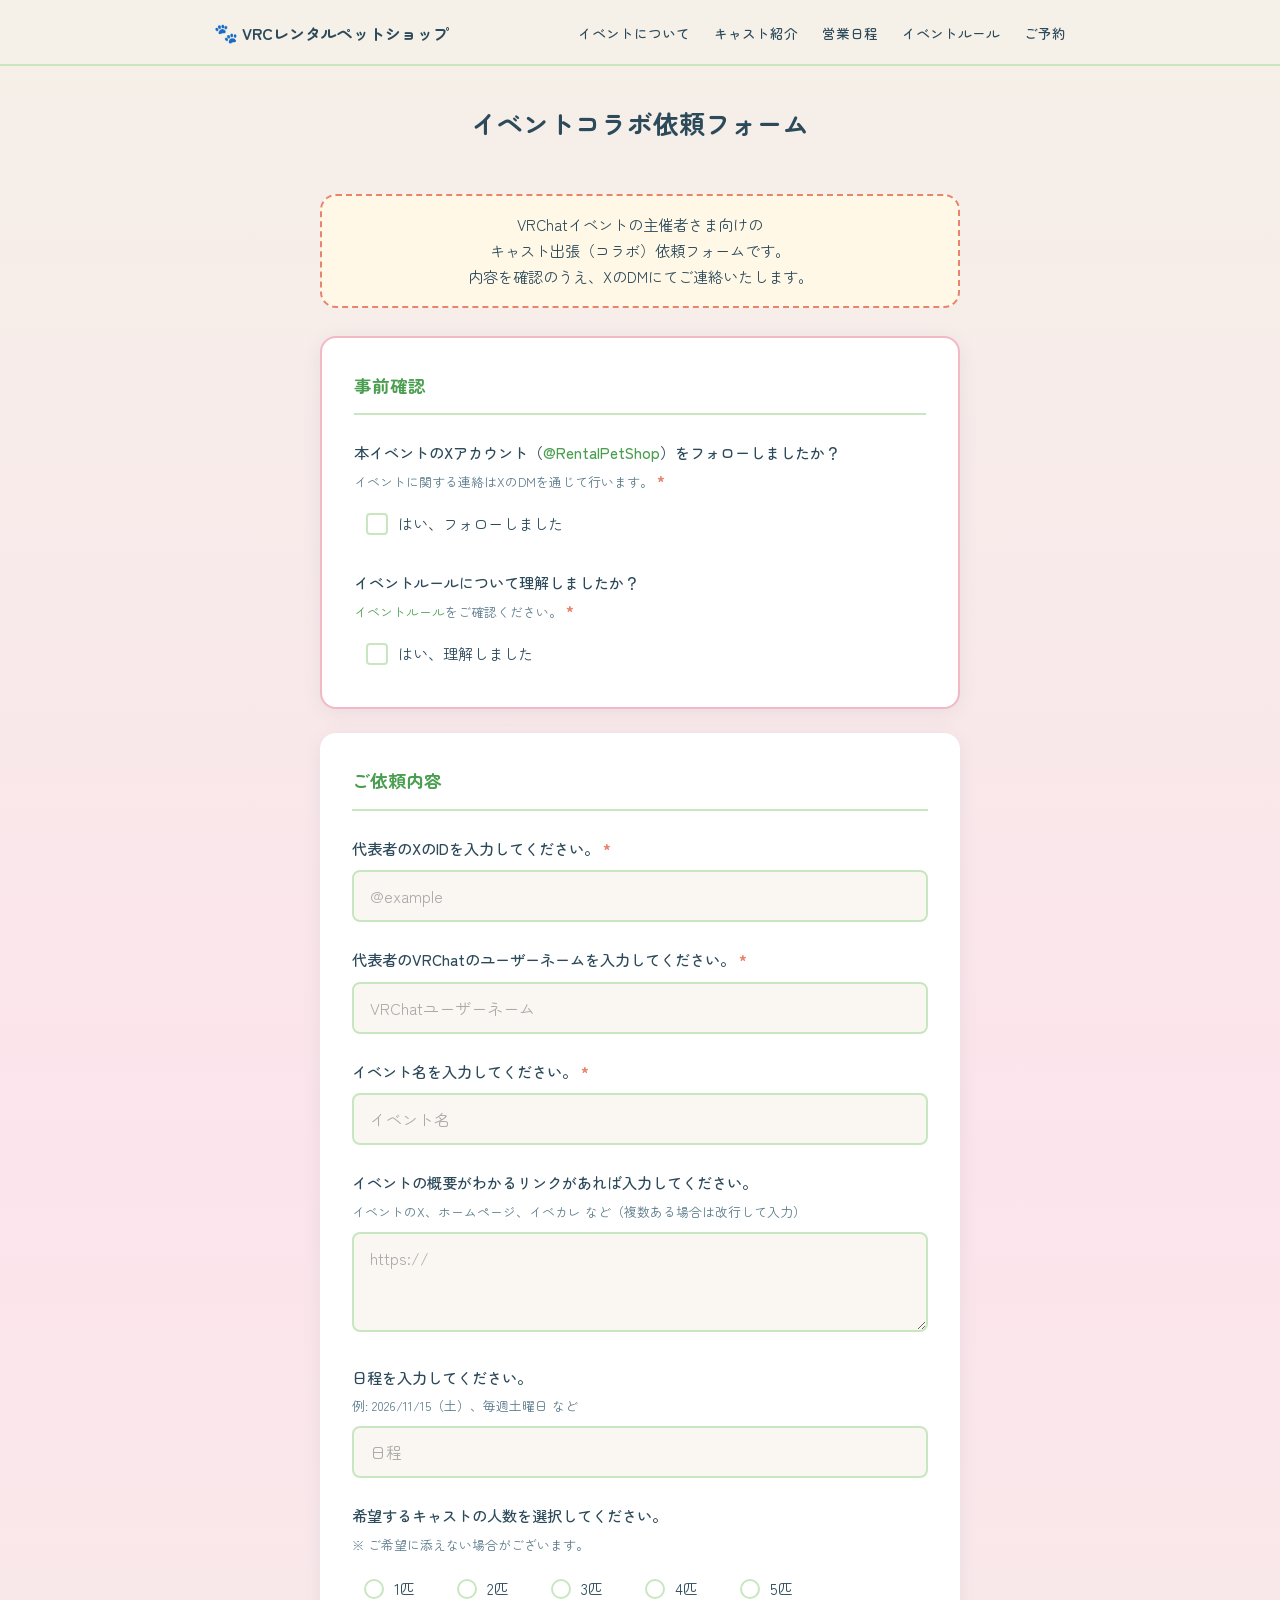
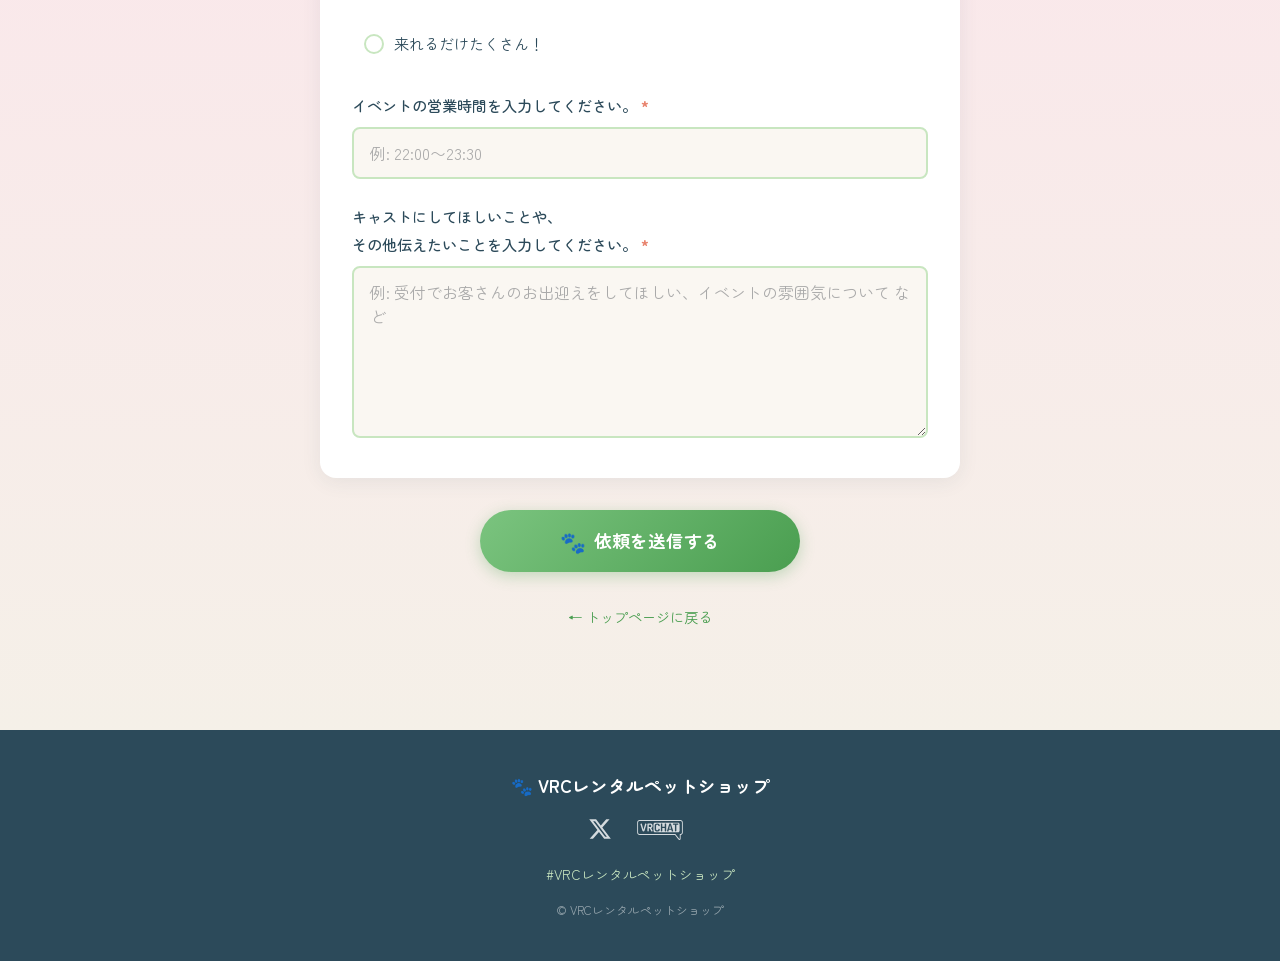
==== commit 1e091b01: "chore: remove 🎪 icon from collab page title Co-Authored-By: Claude Opus 5.5 <noreply@anthropic.com>" ====
--- a/collab.html
+++ b/collab.html
@@ -51,7 +51,6 @@
   <section class="reservation" id="collab">
     <div class="container">
       <h2 class="section-title">
-        <span class="section-title__icon">🎪</span>
         イベントコラボ依頼フォーム
       </h2>
 
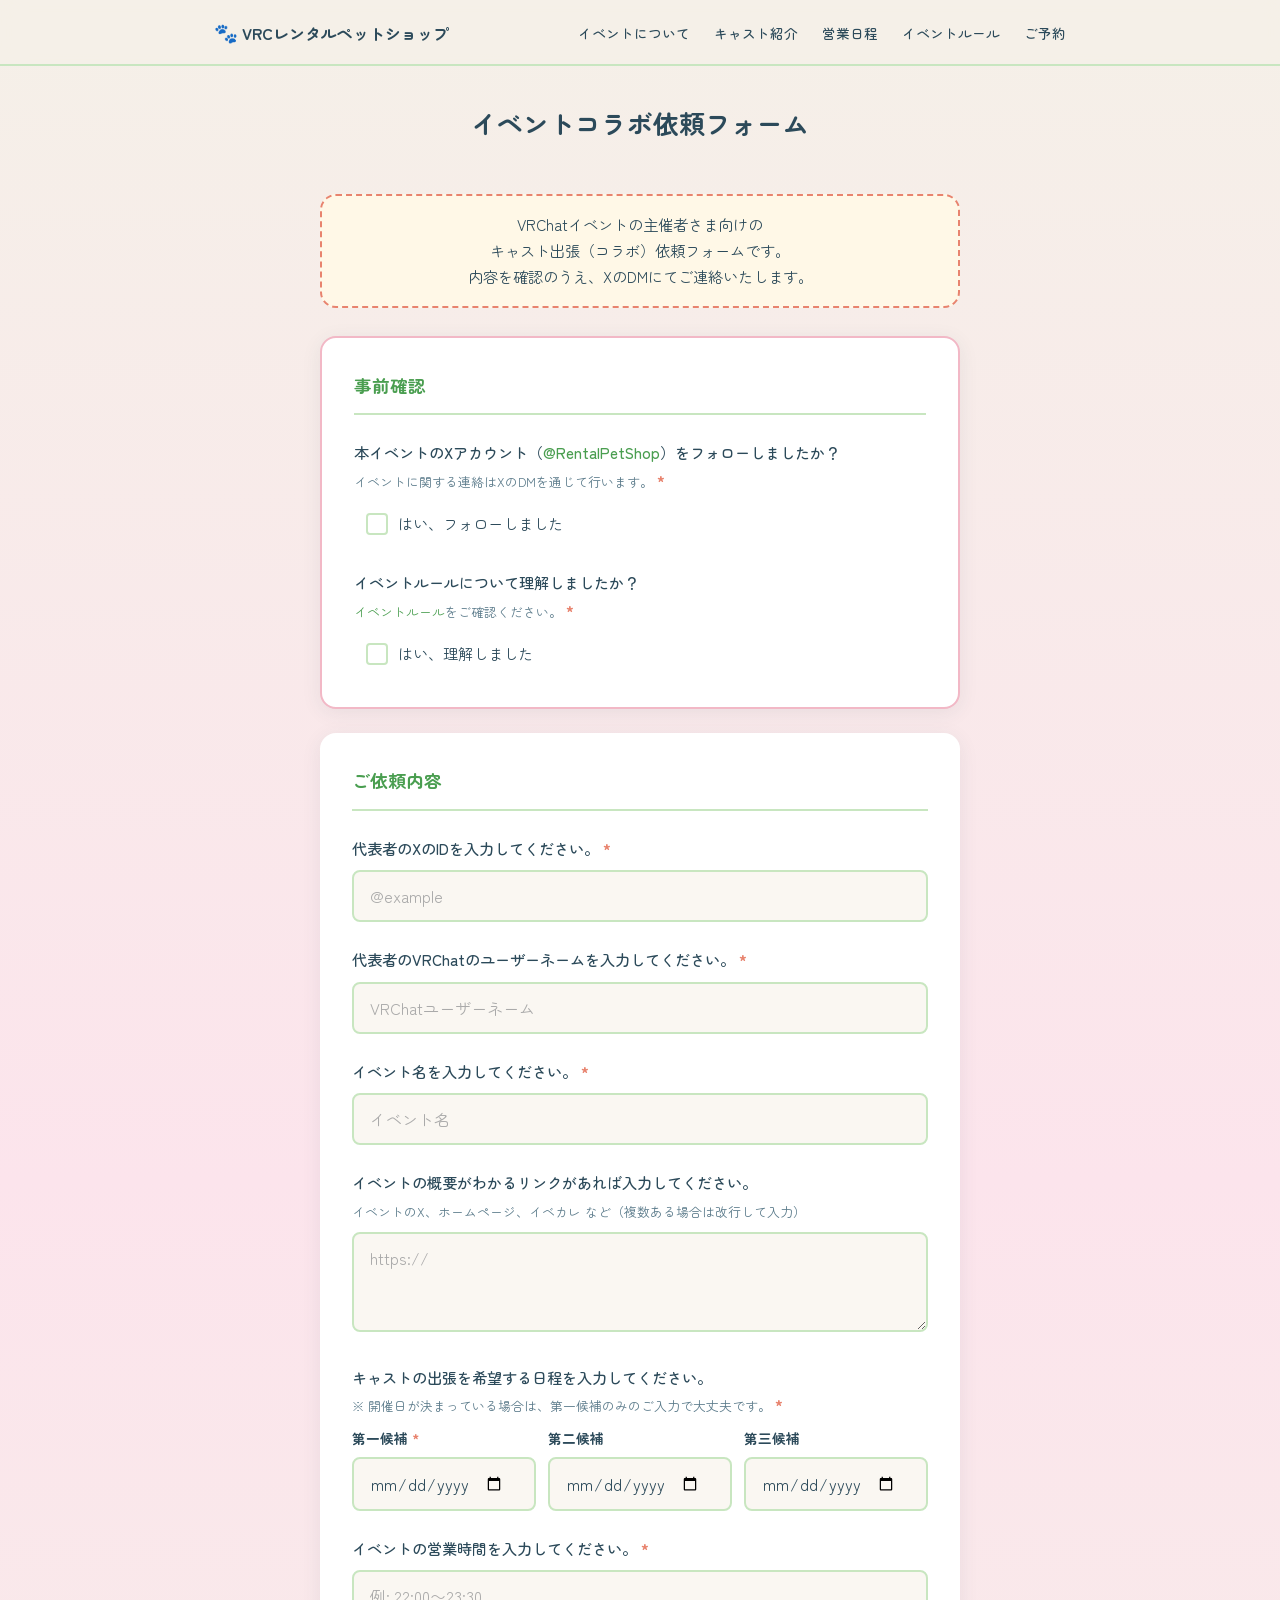
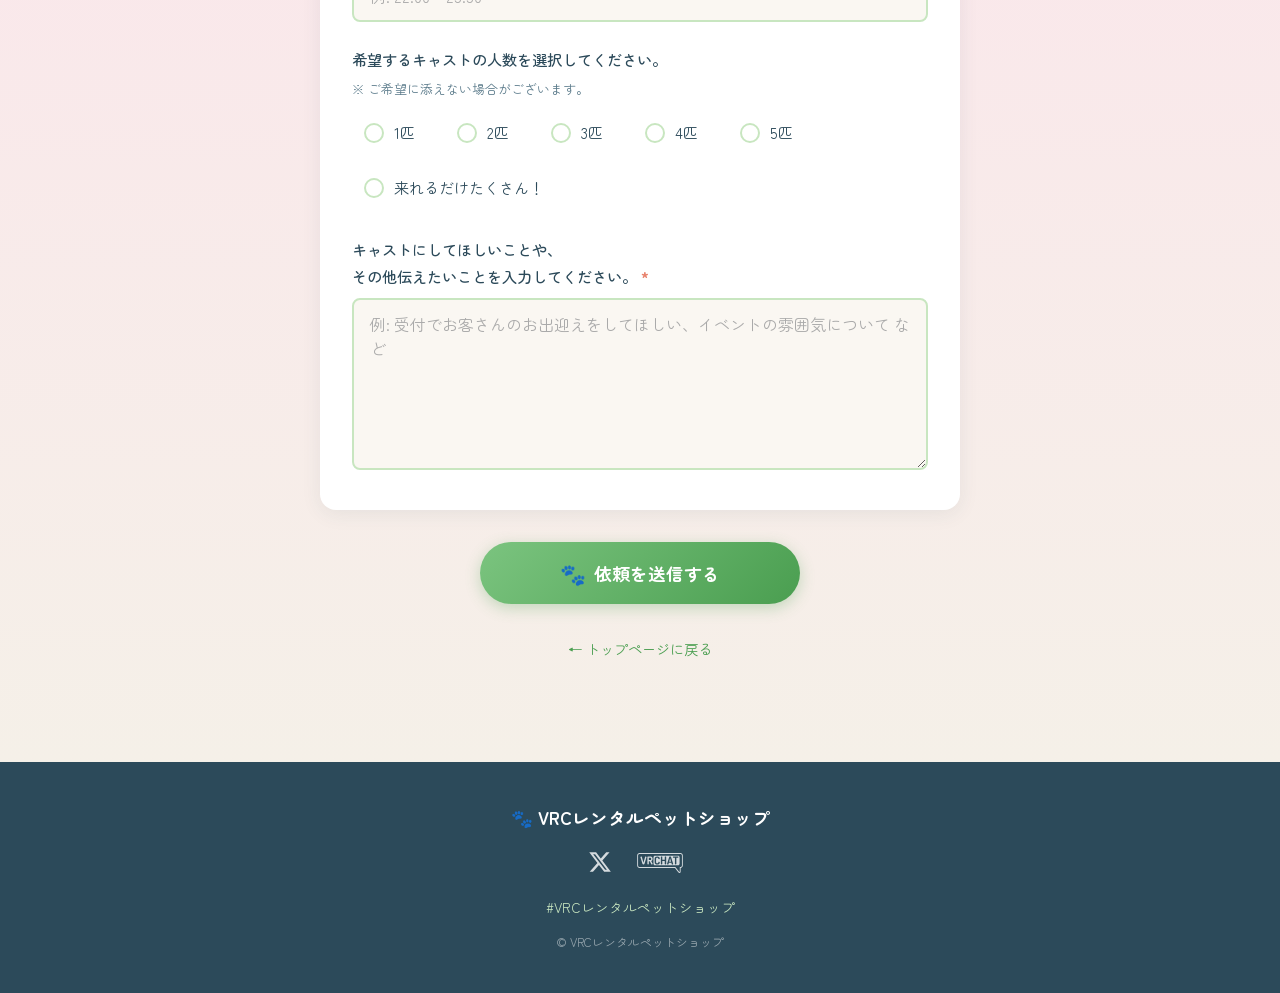
==== commit 1c617f0b: "feat: collab form uses 1st-3rd candidate date pickers and date/time/cast order - Replace free-text d" ====
--- a/collab.html
+++ b/collab.html
@@ -9,7 +9,7 @@
   <link href="https://fonts.googleapis.com/css2?family=Zen+Maru+Gothic:wght@400;500;700;900&display=swap" rel="stylesheet">
   <link rel="icon" type="image/x-icon" href="images/favicon.ico">
   <link rel="apple-touch-icon" href="images/favicon.ico">
-  <link rel="stylesheet" href="style.css?v=20261017b">
+  <link rel="stylesheet" href="style.css?v=20261026">
   <link rel="canonical" href="https://vrc-rentalpet.github.io/collab.html">
   <meta name="description" content="VRChatイベントの主催者さま向けの、VRCレンタルペットショップのペットキャスト出張（イベントコラボ）依頼フォームです。">
   <!-- OGP -->
@@ -122,11 +122,30 @@
           </div>
 
           <div class="form__field">
-            <label class="form__label" for="event_date">
-              日程を入力してください。<br>
-              <span class="form__note">例: 2026/11/15（土）、毎週土曜日 など</span>
-            </label>
-            <input type="text" id="event_date" name="event_date" class="form__input" placeholder="日程">
+            <label class="form__label form__label--required">
+              キャストの出張を希望する日程を入力してください。<br>
+              <span class="form__note">※ 開催日が決まっている場合は、第一候補のみのご入力で大丈夫です。</span>
+            </label>
+            <div class="form__date-group">
+              <div class="form__date-item">
+                <label class="form__date-label form__date-label--required" for="date1">第一候補</label>
+                <input type="date" id="date1" name="date1" class="form__input" required>
+              </div>
+              <div class="form__date-item">
+                <label class="form__date-label" for="date2">第二候補</label>
+                <input type="date" id="date2" name="date2" class="form__input">
+              </div>
+              <div class="form__date-item">
+                <label class="form__date-label" for="date3">第三候補</label>
+                <input type="date" id="date3" name="date3" class="form__input">
+              </div>
+            </div>
+            <p class="form__date-error" id="date-error" hidden>過去の日付は選択できません。</p>
+          </div>
+
+          <div class="form__field">
+            <label class="form__label form__label--required" for="business_hours">イベントの営業時間を入力してください。</label>
+            <input type="text" id="business_hours" name="business_hours" class="form__input" placeholder="例: 22:00〜23:30" required>
           </div>
 
           <div class="form__field">
@@ -166,11 +185,6 @@
                 来れるだけたくさん！
               </label>
             </div>
-          </div>
-
-          <div class="form__field">
-            <label class="form__label form__label--required" for="business_hours">イベントの営業時間を入力してください。</label>
-            <input type="text" id="business_hours" name="business_hours" class="form__input" placeholder="例: 22:00〜23:30" required>
           </div>
 
           <div class="form__field">
@@ -234,7 +248,7 @@
     </div>
   </footer>
 
-  <script src="common.js?v=20261017b"></script>
-  <script src="collab.js?v=20261017b"></script>
+  <script src="common.js?v=20261026"></script>
+  <script src="collab.js?v=20261026"></script>
 </body>
 </html>
--- a/style.css
+++ b/style.css
@@ -1105,12 +1105,23 @@
   text-align: center;
 }
 
+.reservation__collab-title {
+  font-size: 1rem;
+  font-weight: 700;
+  color: var(--color-green-dark);
+  margin-bottom: 6px;
+}
+
 .reservation__collab-text {
   font-size: 0.9rem;
   line-height: 1.7;
   color: var(--color-text);
-  margin-bottom: 12px;
-  word-break: auto-phrase;
+  margin-bottom: 14px;
+}
+
+/* 文節のかたまり: この中では改行せず、かたまりの境目でだけ折り返す */
+.u-phrase {
+  display: inline-block;
 }
 
 .reservation__collab-btn {
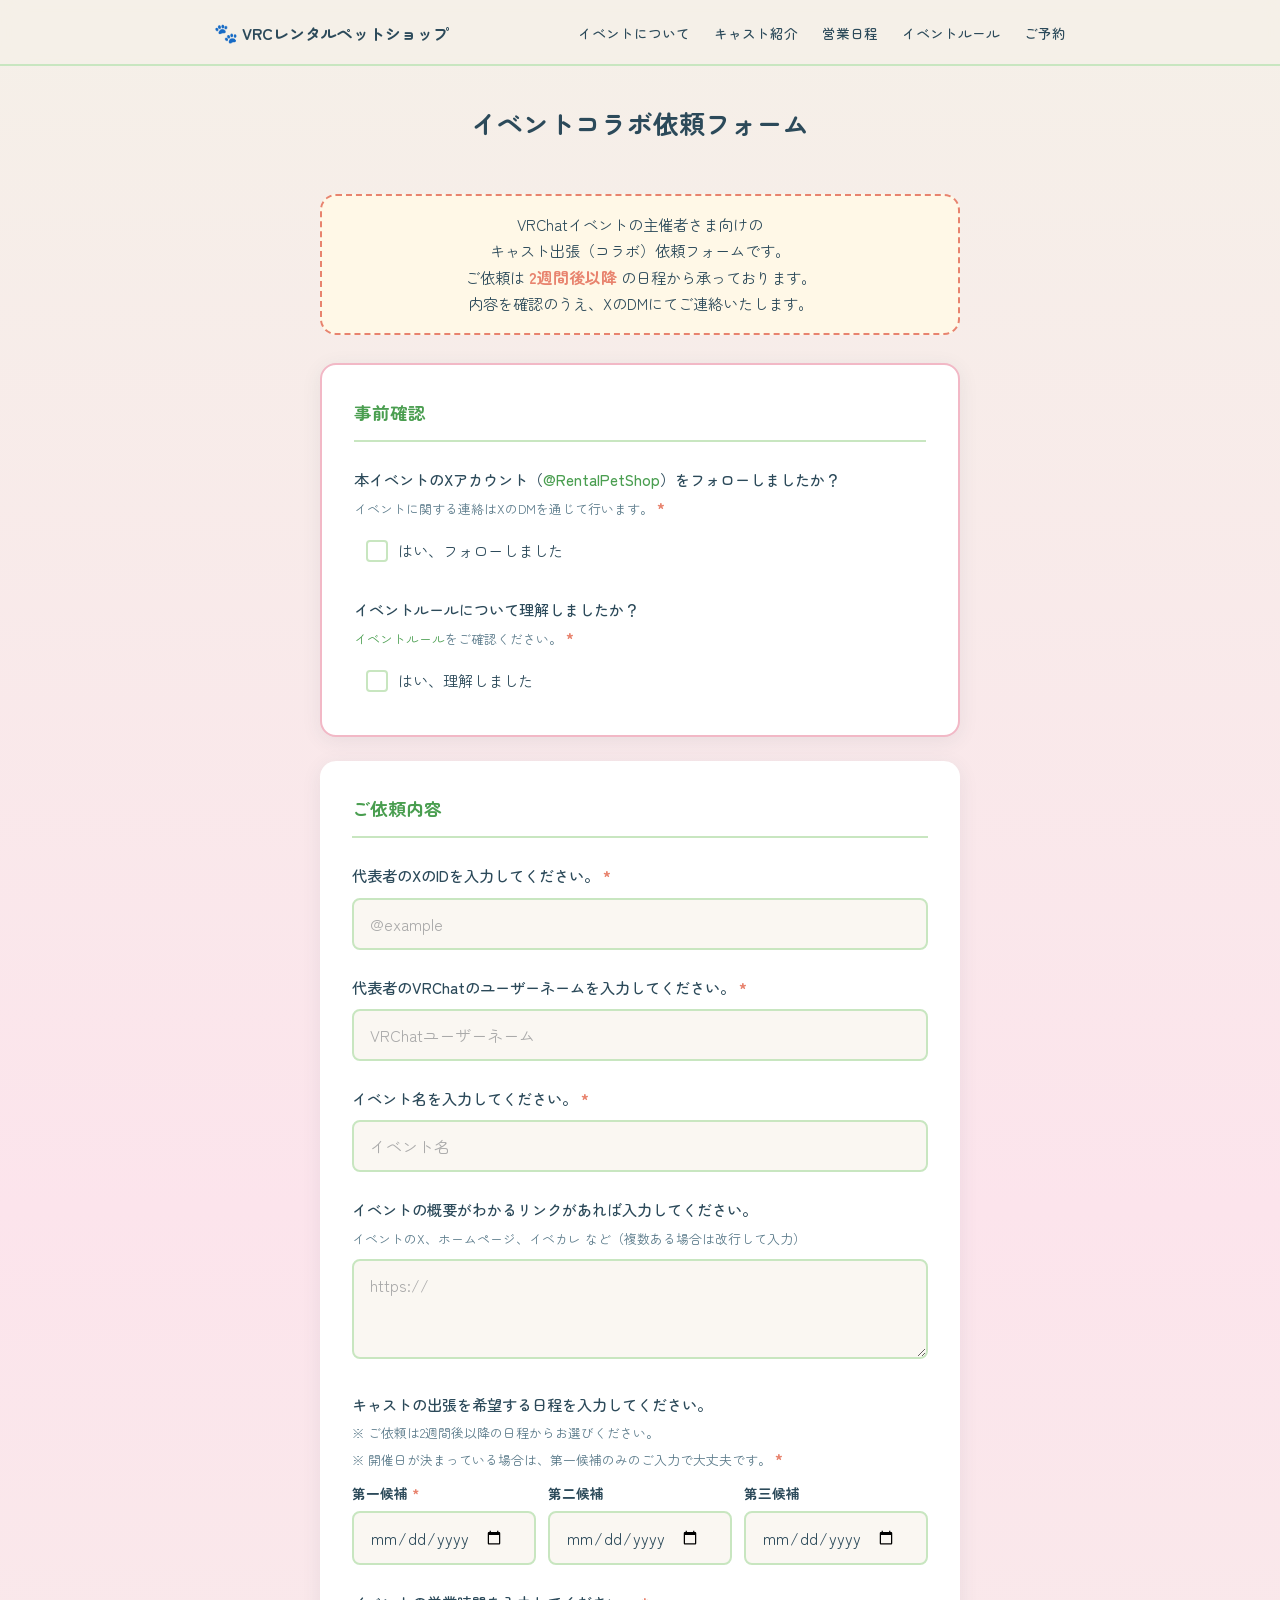
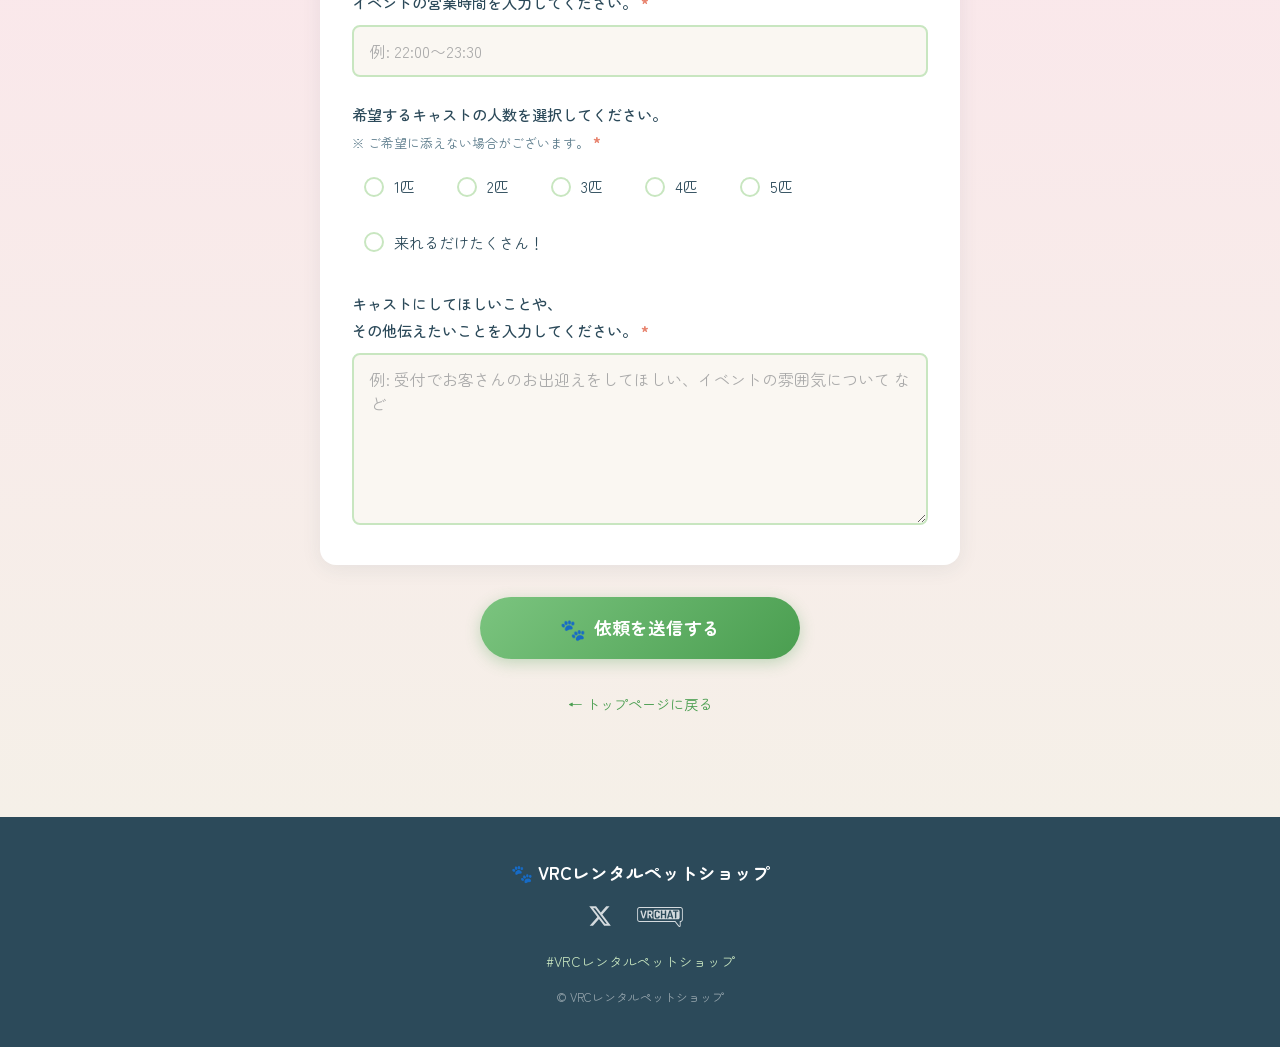
==== commit ccbc6358: "feat: collab form requires dates 2+ weeks ahead and a cast count - Same 14-day minimum lead time as " ====
--- a/collab.html
+++ b/collab.html
@@ -9,7 +9,7 @@
   <link href="https://fonts.googleapis.com/css2?family=Zen+Maru+Gothic:wght@400;500;700;900&display=swap" rel="stylesheet">
   <link rel="icon" type="image/x-icon" href="images/favicon.ico">
   <link rel="apple-touch-icon" href="images/favicon.ico">
-  <link rel="stylesheet" href="style.css?v=20261026">
+  <link rel="stylesheet" href="style.css?v=20261026c">
   <link rel="canonical" href="https://vrc-rentalpet.github.io/collab.html">
   <meta name="description" content="VRChatイベントの主催者さま向けの、VRCレンタルペットショップのペットキャスト出張（イベントコラボ）依頼フォームです。">
   <!-- OGP -->
@@ -57,6 +57,7 @@
       <p class="reservation__lead-notice">
         VRChatイベントの主催者さま向けの<br>
         キャスト出張（コラボ）依頼フォームです。<br>
+        ご依頼は <strong>2週間後以降</strong> の日程から承っております。<br>
         内容を確認のうえ、<wbr>XのDMにてご連絡いたします。
       </p>
 
@@ -124,7 +125,8 @@
           <div class="form__field">
             <label class="form__label form__label--required">
               キャストの出張を希望する日程を入力してください。<br>
-              <span class="form__note">※ 開催日が決まっている場合は、第一候補のみのご入力で大丈夫です。</span>
+              <span class="form__note">※ ご依頼は2週間後以降の日程からお選びください。<br>
+              ※ 開催日が決まっている場合は、第一候補のみのご入力で大丈夫です。</span>
             </label>
             <div class="form__date-group">
               <div class="form__date-item">
@@ -140,7 +142,7 @@
                 <input type="date" id="date3" name="date3" class="form__input">
               </div>
             </div>
-            <p class="form__date-error" id="date-error" hidden>過去の日付は選択できません。</p>
+            <p class="form__date-error" id="date-error" hidden>ご依頼は2週間後以降の日程からお選びください。</p>
           </div>
 
           <div class="form__field">
@@ -149,13 +151,13 @@
           </div>
 
           <div class="form__field">
-            <label class="form__label">
+            <label class="form__label form__label--required">
               希望するキャストの人数を選択してください。<br>
               <span class="form__note">※ ご希望に添えない場合がございます。</span>
             </label>
             <div class="form__radio-group form__radio-group--inline">
               <label class="form__radio-label">
-                <input type="radio" name="cast_count" value="1">
+                <input type="radio" name="cast_count" value="1" required>
                 <span class="form__radio-custom"></span>
                 1匹
               </label>
@@ -248,7 +250,7 @@
     </div>
   </footer>
 
-  <script src="common.js?v=20261026"></script>
-  <script src="collab.js?v=20261026"></script>
+  <script src="common.js?v=20261026c"></script>
+  <script src="collab.js?v=20261026c"></script>
 </body>
 </html>
--- a/style.css
+++ b/style.css
@@ -1211,6 +1211,7 @@
    （キャストカードの説明文と同じ指定。未対応ブラウザは通常の折り返し） */
 .reservation__lead-notice,
 .form__label,
+.form__date-error,
 .form__checkbox-label,
 .form__success h3,
 .form__success p {
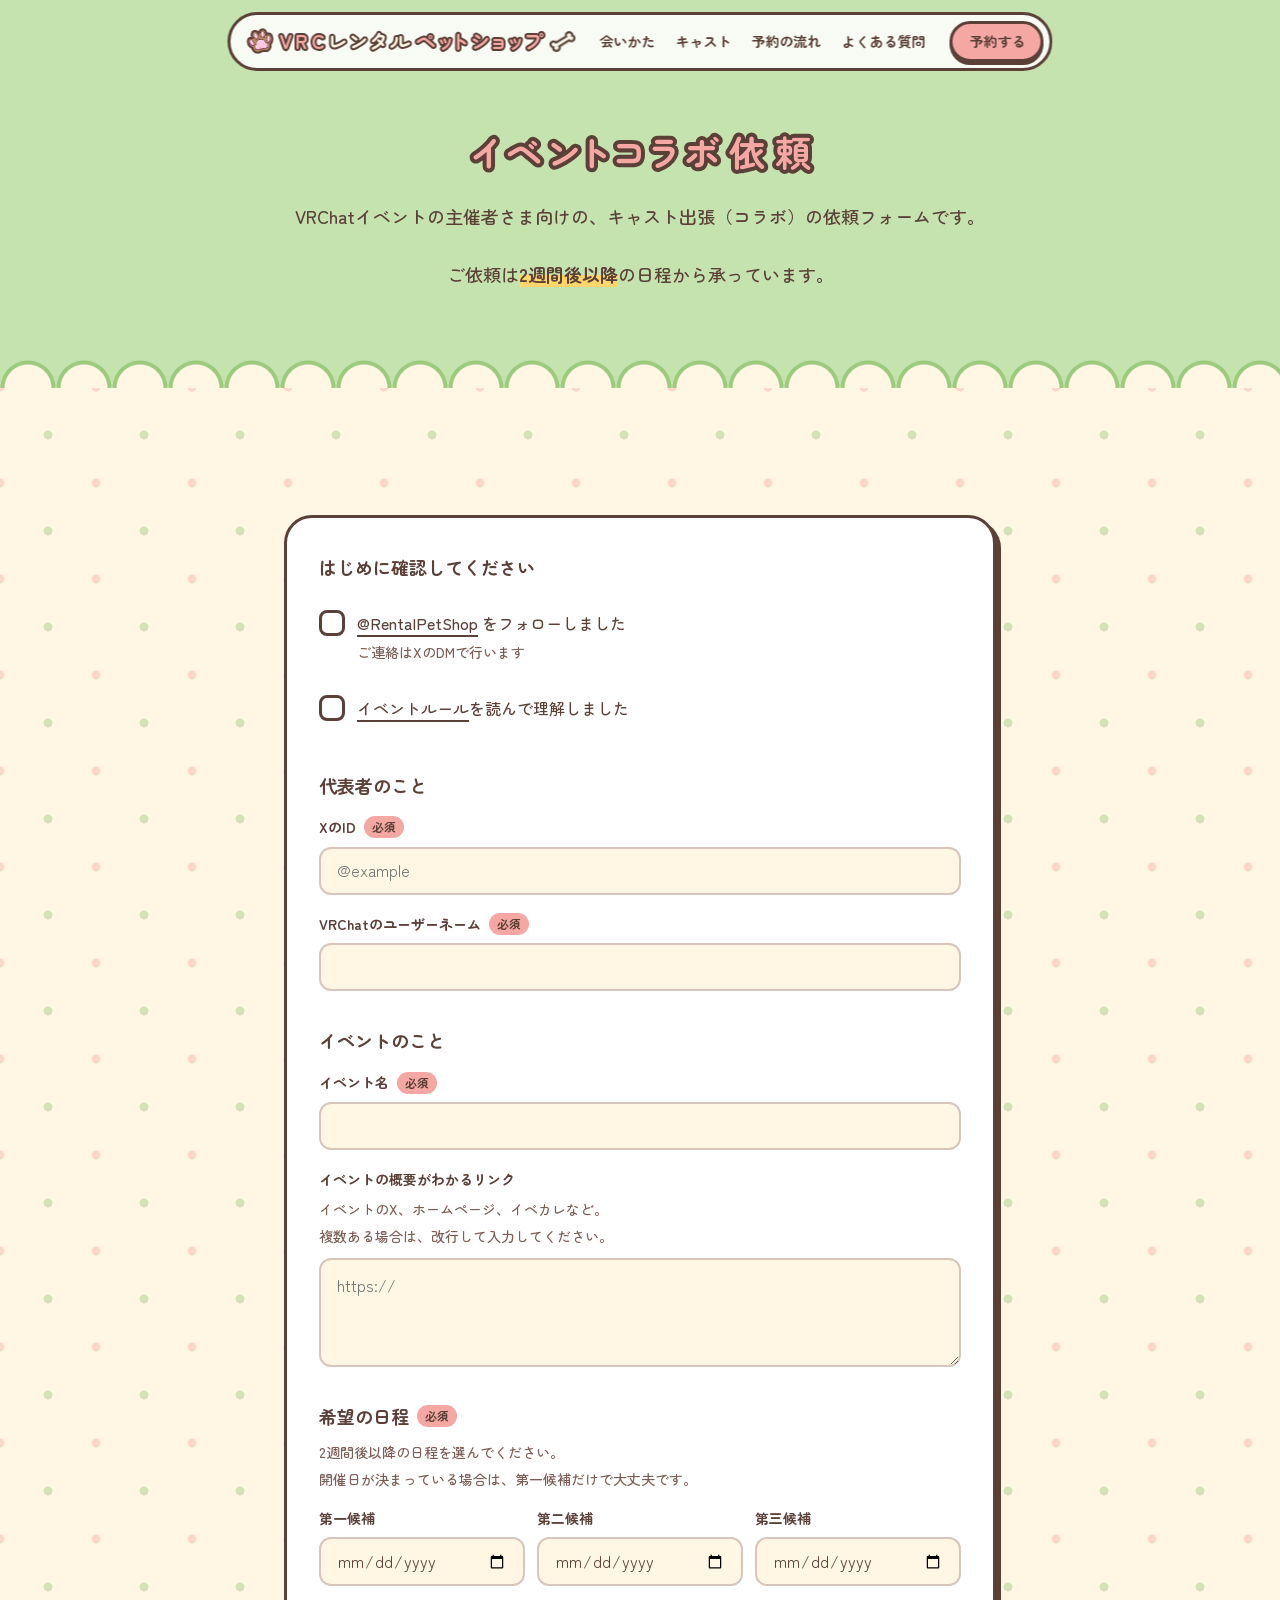
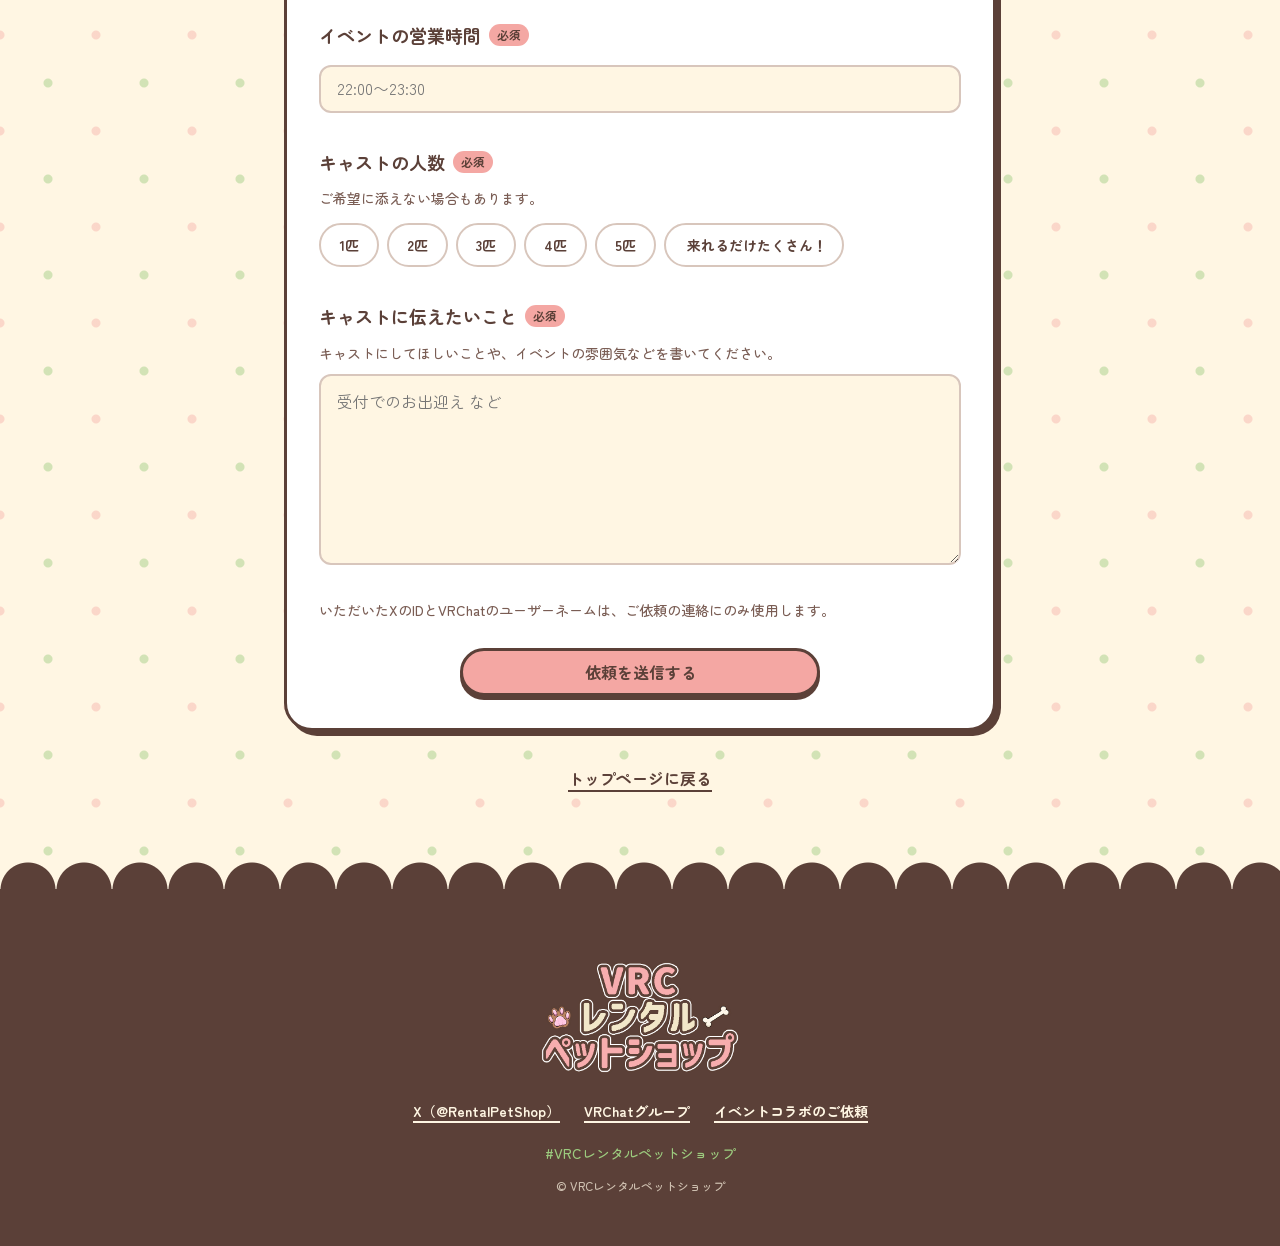
==== commit deb3e384: "feat: replace the site with the renewal design - New matcha x strawberry-milk sticker design for the" ====
--- a/collab.html
+++ b/collab.html
@@ -6,10 +6,10 @@
   <title>イベントコラボ依頼 | VRCレンタルペットショップ</title>
   <link rel="preconnect" href="https://fonts.googleapis.com">
   <link rel="preconnect" href="https://fonts.gstatic.com" crossorigin>
-  <link href="https://fonts.googleapis.com/css2?family=Zen+Maru+Gothic:wght@400;500;700;900&display=swap" rel="stylesheet">
+  <link href="https://fonts.googleapis.com/css2?family=Zen+Maru+Gothic:wght@500;700&display=swap" rel="stylesheet">
   <link rel="icon" type="image/x-icon" href="images/favicon.ico">
   <link rel="apple-touch-icon" href="images/favicon.ico">
-  <link rel="stylesheet" href="style.css?v=20261026c">
+  <link rel="stylesheet" href="renewal.css?v=20261103d">
   <link rel="canonical" href="https://vrc-rentalpet.github.io/collab.html">
   <meta name="description" content="VRChatイベントの主催者さま向けの、VRCレンタルペットショップのペットキャスト出張（イベントコラボ）依頼フォームです。">
   <!-- OGP -->
@@ -28,229 +28,164 @@
   <meta name="twitter:image" content="https://vrc-rentalpet.github.io/images/ogp.png">
 </head>
 <body>
-  <!-- ヘッダー -->
-  <header class="header">
-    <nav class="header__nav">
-      <a href="./" class="header__logo">
-        <span class="header__paw">🐾</span> VRCレンタルペットショップ
-      </a>
-      <button class="header__hamburger" id="hamburger" aria-label="メニュー">
-        <span></span><span></span><span></span>
-      </button>
-      <ul class="header__menu" id="nav-menu">
-        <li><a href="./#about">イベントについて</a></li>
-        <li><a href="./#cast">キャスト紹介</a></li>
-        <li><a href="./#schedule">営業日程</a></li>
-        <li><a href="./#rules">イベントルール</a></li>
-        <li><a href="./#reservation">ご予約</a></li>
-      </ul>
+  <a class="skip-link" href="#main">本文へスキップ</a>
+
+  <!-- ナビゲーション: トップページの各セクションへ戻るリンク -->
+  <header class="nav" id="nav">
+    <a href="index.html" class="nav__logo" aria-label="VRCレンタルペットショップ（トップページへ）"><img class="nav__logo-icon nav__logo-icon--paw" src="images/nav-paw.webp" alt="" width="93" height="91"><span class="nav__logo-text"><span class="nav__logo-vrc">VRC</span><span class="nav__logo-cream">レンタル</span>ペットショップ</span><img class="nav__logo-icon nav__logo-icon--bone" src="images/nav-bone.webp" alt="" width="107" height="88"></a>
+    <nav class="nav__links" aria-label="メニュー">
+      <a href="index.html#ways">会いかた</a>
+      <a href="index.html#cast">キャスト</a>
+      <a href="index.html#flow">予約の流れ</a>
+      <a href="index.html#faq">よくある質問</a>
     </nav>
+    <a href="index.html#reservation" class="btn btn--primary btn--small">予約する</a>
+    <button class="nav__toggle" id="nav-toggle" aria-expanded="false" aria-controls="nav-panel" aria-label="メニューを開く">
+      <span></span><span></span>
+    </button>
+    <div class="nav__panel" id="nav-panel" hidden>
+      <a href="index.html#reservation" class="btn btn--primary nav__panel-cta">出張を予約する</a>
+      <a href="index.html#ways">会いかた</a>
+      <a href="index.html#cast">キャスト</a>
+      <a href="index.html#flow">予約の流れ</a>
+      <a href="index.html#rules">イベントルール</a>
+      <a href="index.html#faq">よくある質問</a>
+      <a href="collab.html" aria-current="page">コラボ依頼</a>
+    </div>
   </header>
 
-  <!-- イベントコラボ依頼フォーム -->
-  <section class="reservation" id="collab">
-    <div class="container">
-      <h2 class="section-title">
-        イベントコラボ依頼フォーム
-      </h2>
+  <main id="main">
+    <section class="page-head">
+      <div class="container container--narrow">
+        <h1 class="sticker-title"><span class="u-phrase">イベントコラボ</span><span class="u-phrase">依頼</span></h1>
+        <p class="notice">
+          <span class="u-phrase">VRChatイベントの主催者さま向けの、</span><span class="u-phrase">キャスト出張（コラボ）の</span><span class="u-phrase">依頼フォームです。</span>
+        </p>
+        <p class="notice">
+          <span class="u-phrase">ご依頼は</span><span class="u-phrase"><strong>2週間後以降</strong>の日程から</span><span class="u-phrase">承っています。</span>
+        </p>
+      </div>
+      <div class="scallop" aria-hidden="true"></div>
+    </section>
 
-      <p class="reservation__lead-notice">
-        VRChatイベントの主催者さま向けの<br>
-        キャスト出張（コラボ）依頼フォームです。<br>
-        ご依頼は <strong>2週間後以降</strong> の日程から承っております。<br>
-        内容を確認のうえ、<wbr>XのDMにてご連絡いたします。
-      </p>
+    <section class="section section--dots">
+      <div class="container container--narrow">
+        <form class="card form" id="collab-form" novalidate>
+          <fieldset class="form__block">
+            <legend>はじめに確認してください</legend>
+            <label class="check">
+              <input type="checkbox" name="x_follow" required>
+              <span class="check__box" aria-hidden="true"></span>
+              <span><a href="https://x.com/RentalPetShop" target="_blank" rel="noopener noreferrer">@RentalPetShop</a> をフォローしました<small>ご連絡はXのDMで行います</small></span>
+            </label>
+            <label class="check">
+              <input type="checkbox" name="rules_agree" required>
+              <span class="check__box" aria-hidden="true"></span>
+              <span><a href="index.html#rules" target="_blank" rel="noopener">イベントルール</a>を読んで理解しました</span>
+            </label>
+          </fieldset>
 
-      <form class="form" id="collab-form">
-        <!-- 事前確認（予約フォームと同じ内容） -->
-        <div class="form__group form__group--confirm">
-          <h3 class="form__group-title">事前確認</h3>
+          <fieldset class="form__block">
+            <legend>代表者のこと</legend>
+            <div class="field">
+              <label for="x_id">XのID <span class="req">必須</span></label>
+              <input type="text" id="x_id" name="x_id" placeholder="@example" autocomplete="off" required>
+            </div>
+            <div class="field">
+              <label for="vrchat_name">VRChatのユーザーネーム <span class="req">必須</span></label>
+              <input type="text" id="vrchat_name" name="vrchat_name" required>
+            </div>
+          </fieldset>
 
-          <div class="form__field">
-            <label class="form__label form__label--required">
-              本イベントのXアカウント（<a href="https://x.com/RentalPetShop" target="_blank" rel="noopener noreferrer">@RentalPetShop</a>）をフォローしましたか？<br>
-              <span class="form__note">イベントに関する連絡はXのDMを通じて行います。</span>
-            </label>
-            <div class="form__checkbox-wrap">
-              <label class="form__checkbox-label">
-                <input type="checkbox" name="x_follow" required>
-                <span class="form__checkbox-custom"></span>
-                はい、フォローしました
-              </label>
+          <fieldset class="form__block">
+            <legend>イベントのこと</legend>
+            <div class="field">
+              <label for="event_name">イベント名 <span class="req">必須</span></label>
+              <input type="text" id="event_name" name="event_name" required>
             </div>
+            <div class="field">
+              <label for="event_links">イベントの概要がわかるリンク</label>
+              <p class="field__hint" id="event_links_hint">イベントのX、ホームページ、イベカレなど。<br>複数ある場合は、改行して入力してください。</p>
+              <textarea class="field__short" id="event_links" name="event_links" rows="3" maxlength="500" placeholder="https://" aria-describedby="event_links_hint"></textarea>
+            </div>
+          </fieldset>
+
+          <fieldset class="form__block">
+            <legend>希望の日程 <span class="req">必須</span></legend>
+            <p class="hint">2週間後以降の日程を選んでください。<br>開催日が決まっている場合は、第一候補だけで大丈夫です。</p>
+            <div class="dates">
+              <div class="field"><label for="date1">第一候補</label><input type="date" id="date1" name="date1" required></div>
+              <div class="field"><label for="date2">第二候補</label><input type="date" id="date2" name="date2"></div>
+              <div class="field"><label for="date3">第三候補</label><input type="date" id="date3" name="date3"></div>
+            </div>
+            <p class="field-error" id="date-error" hidden>ご依頼は2週間後以降の日程からお選びください。</p>
+          </fieldset>
+
+          <div class="form__block field field--lead">
+            <label for="business_hours">イベントの営業時間 <span class="req">必須</span></label>
+            <input type="text" id="business_hours" name="business_hours" placeholder="22:00〜23:30" required>
           </div>
 
-          <div class="form__field">
-            <label class="form__label form__label--required">
-              イベントルールについて理解しましたか？<br>
-              <span class="form__note"><a href="./#rules" target="_blank" rel="noopener">イベントルール</a>をご確認ください。</span>
-            </label>
-            <div class="form__checkbox-wrap">
-              <label class="form__checkbox-label">
-                <input type="checkbox" name="rules_agree" required>
-                <span class="form__checkbox-custom"></span>
-                はい、理解しました
-              </label>
+          <fieldset class="form__block">
+            <legend>キャストの人数 <span class="req">必須</span></legend>
+            <p class="hint">ご希望に添えない場合もあります。</p>
+            <div class="chips">
+              <label class="chip"><input type="radio" name="cast_count" value="1" required><span>1匹</span></label>
+              <label class="chip"><input type="radio" name="cast_count" value="2"><span>2匹</span></label>
+              <label class="chip"><input type="radio" name="cast_count" value="3"><span>3匹</span></label>
+              <label class="chip"><input type="radio" name="cast_count" value="4"><span>4匹</span></label>
+              <label class="chip"><input type="radio" name="cast_count" value="5"><span>5匹</span></label>
+              <label class="chip"><input type="radio" name="cast_count" value="max"><span>来れるだけたくさん！</span></label>
             </div>
+          </fieldset>
+
+          <div class="form__block field field--lead">
+            <label for="message">キャストに伝えたいこと <span class="req">必須</span></label>
+            <p class="field__hint" id="message_hint">
+              <span class="u-phrase">キャストにしてほしいことや、</span><span class="u-phrase">イベントの雰囲気などを</span><span class="u-phrase">書いてください。</span>
+            </p>
+            <textarea id="message" name="message" rows="6" maxlength="1000" placeholder="受付でのお出迎え など" aria-describedby="message_hint" required></textarea>
           </div>
+
+          <!-- ボット対策の隠し欄（人には見えない。入力があると GAS 側で弾く） -->
+          <div class="form__hp" aria-hidden="true">
+            <input type="email" name="_hp_email" tabindex="-1" autocomplete="off">
+          </div>
+
+          <p class="privacy">
+            <span class="u-phrase">いただいたXのIDと</span><span class="u-phrase">VRChatのユーザーネームは、</span><span class="u-phrase">ご依頼の連絡にのみ</span><span class="u-phrase">使用します。</span>
+          </p>
+
+          <button type="submit" class="btn btn--primary btn--wide">依頼を送信する</button>
+          <p class="form__result" id="form-result" role="alert" hidden></p>
+        </form>
+
+        <!-- 送信完了（送信できたらフォームと入れ替える） -->
+        <div class="card form-done" id="form-done" tabindex="-1" hidden>
+          <h2 class="form-done__title"><span class="u-phrase">ご依頼</span><span class="u-phrase">ありがとうございます！</span></h2>
+          <p><span class="u-phrase">内容を確認のうえ、</span><span class="u-phrase">XのDMにてご連絡いたします。</span></p>
+          <p>しばらくお待ちください。</p>
         </div>
 
-        <!-- ご依頼内容 -->
-        <div class="form__group">
-          <h3 class="form__group-title">ご依頼内容</h3>
+        <p class="back-link"><a href="index.html">トップページに戻る</a></p>
+      </div>
+    </section>
+  </main>
 
-          <div class="form__field">
-            <label class="form__label form__label--required" for="x_id">代表者のXのIDを入力してください。</label>
-            <input type="text" id="x_id" name="x_id" class="form__input" placeholder="@example" required>
-          </div>
-
-          <div class="form__field">
-            <label class="form__label form__label--required" for="vrchat_name">代表者のVRChatのユーザーネームを入力してください。</label>
-            <input type="text" id="vrchat_name" name="vrchat_name" class="form__input" placeholder="VRChatユーザーネーム" required>
-          </div>
-
-          <div class="form__field">
-            <label class="form__label form__label--required" for="event_name">イベント名を入力してください。</label>
-            <input type="text" id="event_name" name="event_name" class="form__input" placeholder="イベント名" required>
-          </div>
-
-          <div class="form__field">
-            <label class="form__label" for="event_links">
-              イベントの概要がわかるリンクがあれば入力してください。<br>
-              <span class="form__note">イベントのX、ホームページ、イベカレ など<wbr>（複数ある場合は改行して入力）</span>
-            </label>
-            <textarea id="event_links" name="event_links" class="form__input form__textarea form__textarea--short" rows="3" maxlength="500" placeholder="https://"></textarea>
-          </div>
-
-          <div class="form__field">
-            <label class="form__label form__label--required">
-              キャストの出張を希望する日程を入力してください。<br>
-              <span class="form__note">※ ご依頼は2週間後以降の日程からお選びください。<br>
-              ※ 開催日が決まっている場合は、第一候補のみのご入力で大丈夫です。</span>
-            </label>
-            <div class="form__date-group">
-              <div class="form__date-item">
-                <label class="form__date-label form__date-label--required" for="date1">第一候補</label>
-                <input type="date" id="date1" name="date1" class="form__input" required>
-              </div>
-              <div class="form__date-item">
-                <label class="form__date-label" for="date2">第二候補</label>
-                <input type="date" id="date2" name="date2" class="form__input">
-              </div>
-              <div class="form__date-item">
-                <label class="form__date-label" for="date3">第三候補</label>
-                <input type="date" id="date3" name="date3" class="form__input">
-              </div>
-            </div>
-            <p class="form__date-error" id="date-error" hidden>ご依頼は2週間後以降の日程からお選びください。</p>
-          </div>
-
-          <div class="form__field">
-            <label class="form__label form__label--required" for="business_hours">イベントの営業時間を入力してください。</label>
-            <input type="text" id="business_hours" name="business_hours" class="form__input" placeholder="例: 22:00〜23:30" required>
-          </div>
-
-          <div class="form__field">
-            <label class="form__label form__label--required">
-              希望するキャストの人数を選択してください。<br>
-              <span class="form__note">※ ご希望に添えない場合がございます。</span>
-            </label>
-            <div class="form__radio-group form__radio-group--inline">
-              <label class="form__radio-label">
-                <input type="radio" name="cast_count" value="1" required>
-                <span class="form__radio-custom"></span>
-                1匹
-              </label>
-              <label class="form__radio-label">
-                <input type="radio" name="cast_count" value="2">
-                <span class="form__radio-custom"></span>
-                2匹
-              </label>
-              <label class="form__radio-label">
-                <input type="radio" name="cast_count" value="3">
-                <span class="form__radio-custom"></span>
-                3匹
-              </label>
-              <label class="form__radio-label">
-                <input type="radio" name="cast_count" value="4">
-                <span class="form__radio-custom"></span>
-                4匹
-              </label>
-              <label class="form__radio-label">
-                <input type="radio" name="cast_count" value="5">
-                <span class="form__radio-custom"></span>
-                5匹
-              </label>
-              <label class="form__radio-label">
-                <input type="radio" name="cast_count" value="max">
-                <span class="form__radio-custom"></span>
-                来れるだけたくさん！
-              </label>
-            </div>
-          </div>
-
-          <div class="form__field">
-            <label class="form__label form__label--required" for="message">
-              キャストにしてほしいことや、<br>
-              その他伝えたいことを入力してください。
-            </label>
-            <textarea id="message" name="message" class="form__input form__textarea" rows="6" maxlength="1000" placeholder="例: 受付でお客さんのお出迎えをしてほしい、イベントの雰囲気について など" required></textarea>
-          </div>
-        </div>
-
-        <!-- ハニーポット（bot検知用・人間には見えない） -->
-        <div class="form__hp" aria-hidden="true">
-          <input type="email" name="_hp_email" tabindex="-1" autocomplete="off">
-        </div>
-
-        <button type="submit" class="form__submit">
-          <span class="form__submit-paw">🐾</span>
-          依頼を送信する
-        </button>
-      </form>
-
-      <!-- エラーメッセージ -->
-      <div class="form__error" id="form-error" hidden>
-        <p>送信に失敗しました。時間をおいて再度お試しください。</p>
-      </div>
-
-      <!-- 送信完了メッセージ -->
-      <div class="form__success" id="form-success" hidden>
-        <div class="form__success-icon">🎉</div>
-        <h3>ご依頼ありがとうございます！</h3>
-        <p>内容を確認のうえ、<wbr>XのDMにてご連絡いたします。</p>
-        <p>しばらくお待ちください。</p>
-      </div>
-
-      <p class="collab__back"><a href="./">← トップページに戻る</a></p>
-    </div>
-  </section>
-
-  <!-- トップへ戻る -->
-  <button class="scroll-top" id="scroll-top" aria-label="ページトップへ戻る">↑</button>
-
-  <!-- フッター -->
   <footer class="footer">
-    <div class="container">
-      <div class="footer__content">
-        <div class="footer__logo">
-          <span>🐾</span> VRCレンタルペットショップ
-        </div>
-        <div class="footer__links">
-          <a href="https://x.com/RentalPetShop" target="_blank" rel="noopener noreferrer" title="X (Twitter)">
-            <svg viewBox="0 0 24 24" width="24" height="24"><path fill="currentColor" d="M18.244 2.25h3.308l-7.227 8.26 8.502 11.24H16.17l-5.214-6.817L4.99 21.75H1.68l7.73-8.835L1.254 2.25H8.08l4.713 6.231zm-1.161 17.52h1.833L7.084 4.126H5.117z"/></svg>
-          </a>
-          <a href="https://vrc.group/VRCRPS.8829" target="_blank" rel="noopener noreferrer" title="VRChat Group">
-            <svg class="footer__vrc-icon" viewBox="0 0 1200 600" width="48" height="24"><path fill="currentColor" d="M982.78,113.33H217.23c-24.93,0-45.23,20.29-45.23,45.23v188.9c0,24.95,20.3,45.23,45.23,45.23h663.19l61.54,79.17c7.64,9.82,15.79,14.79,24.25,14.79,5.46,0,10.55-2.11,14.38-5.94,4.56-4.59,6.87-11,6.86-19.11l-.08-69.16c22.78-2.31,40.64-21.6,40.64-45v-188.89c0-24.96-20.29-45.23-45.22-45.23ZM1011.34,347.47c0,15.78-12.8,28.56-28.56,28.56h-12.1v1.11l.12,84.57c-.02,5.53-1.76,8.29-4.59,8.29s-6.76-2.8-11.1-8.37l-66.52-85.61H217.23c-15.79,0-28.56-12.78-28.56-28.56v-187.81c0-15.78,12.78-28.56,28.56-28.56h765.55c15.78,0,28.56,12.8,28.56,28.56v187.81Z"/><path fill="currentColor" d="M330.47,177.77c-4.53,0-8.02,1.45-9.06,5.36l-31.29,111.56-31.5-111.56c-1.04-3.92-4.53-5.36-9.06-5.36-7.19,0-16.87,4.53-16.87,11.12,0,.41.21,1.23.41,2.06l39.73,129.48c2.06,6.17,9.47,9.06,17.29,9.06s15.44-2.89,17.29-9.06l39.52-129.48c.21-.83.41-1.43.41-2.06,0-6.38-9.66-11.12-16.87-11.12Z"/><path fill="currentColor" d="M434.81,261.96c15.44-4.74,26.97-17.5,26.97-41.16,0-32.75-21.82-43.03-48.79-43.03h-40.75c-5.15,0-8.64,3.91-8.64,8.23h-.02v133.83c0,5.55,6.59,8.44,13.38,8.44s13.38-2.89,13.38-8.44v-53.73h17.29l29.24,56.81c2.06,4.11,5.57,6.38,9.27,6.38,7.81,0,16.67-7.21,16.67-14,0-.83-.19-2.26-1.02-3.3l-26.97-50.02ZM413.01,245.07h-22.65v-43.84h22.65c13.38,0,22.03,5.76,22.03,22.03s-8.64,21.82-22.03,21.82Z"/><polygon fill="currentColor" points="771.7 274.52 807.52 274.52 789.61 211.33 771.7 274.52"/><path fill="currentColor" d="M938.76,164.13h-432.7c-15.78,0-28.56,12.79-28.56,28.56v120.64c0,15.78,12.79,28.56,28.56,28.56h432.7c15.78,0,28.56-12.79,28.56-28.56v-120.64c0-15.78-12.79-28.56-28.56-28.56ZM548.36,305.98v.03c18.72,0,20.38-13.38,20.99-22.03.41-6.38,6.17-8.44,13.17-8.44,9.27,0,13.59,2.68,13.59,13.17,0,24.91-20.38,40.75-49.2,40.75-25.93,0-47.34-12.76-47.34-47.15v-57.43c0-34.37,21.61-47.15,47.54-47.15,28.61,0,49,15.23,49,39.11,0,10.7-4.32,13.17-13.38,13.17-7.62,0-13.17-2.26-13.38-8.44-.41-6.38-1.85-20.38-21.4-20.38-13.8,0-21.61,7.62-21.61,23.67v57.43c0,16.06,7.81,23.67,22.03,23.67ZM716.11,319.8v.02c0,5.55-6.79,8.44-13.38,8.44s-13.38-2.89-13.38-8.44v-59.08h-46.32v59.08c0,5.55-6.79,8.44-13.38,8.44s-13.38-2.89-13.38-8.44v-133.82c0-5.76,6.59-8.23,13.38-8.23s13.38,2.47,13.38,8.23v53.73h46.32v-53.73c0-5.76,6.59-8.23,13.38-8.23s13.38,2.47,13.38,8.23v133.8ZM830.15,328.25h0c-4.53,0-8.02-1.43-9.06-5.36l-7.83-27.39h-47.15l-7.81,27.39c-1.04,3.91-4.53,5.36-9.06,5.36-7.21,0-16.87-4.53-16.87-11.12,0-.41.21-1.23.41-2.06l39.73-129.48c1.85-6.17,9.47-9.06,17.08-9.06s15.44,2.89,17.29,9.06l39.73,129.48c.21.83.41,1.43.41,2.06,0,6.38-9.68,11.12-16.87,11.12ZM936.77,201.85h-30.05v117.94c0,5.55-6.79,8.44-13.38,8.44s-13.38-2.89-13.38-8.44v-117.94h-30.26c-5.34,0-8.44-5.57-8.44-12.14,0-5.76,2.68-11.95,8.44-11.95h87.07c5.76,0,8.44,6.17,8.44,11.95,0,6.38-3.09,12.14-8.44,12.14Z"/></svg>
-          </a>
-        </div>
-        <p class="footer__hashtag">#VRCレンタルペットショップ</p>
-        <p class="footer__copy">&copy; VRCレンタルペットショップ</p>
-      </div>
+    <div class="container footer__inner">
+      <img class="footer__logo" src="images/logo.png" alt="VRCレンタルペットショップ" width="696" height="391" loading="lazy">
+      <ul class="footer__links">
+        <li><a href="https://x.com/RentalPetShop" target="_blank" rel="noopener noreferrer">X（@RentalPetShop）</a></li>
+        <li><a href="https://vrc.group/VRCRPS.8829" target="_blank" rel="noopener noreferrer">VRChatグループ</a></li>
+        <li><a href="collab.html" aria-current="page">イベントコラボのご依頼</a></li>
+      </ul>
+      <p class="footer__hashtag">#VRCレンタルペットショップ</p>
+      <p class="footer__copy">&copy; VRCレンタルペットショップ</p>
     </div>
   </footer>
 
-  <script src="common.js?v=20261026c"></script>
-  <script src="collab.js?v=20261026c"></script>
+  <script src="common.js?v=20261103d"></script>
+  <script src="collab.js?v=20261103d"></script>
 </body>
 </html>
--- a/renewal.css
+++ b/renewal.css
@@ -0,0 +1,1647 @@
+/* =============================================================
+   VRCレンタルペットショップ
+   ロゴ・OGP画像のステッカー調（こげ茶のフチ・いちごミルク・雲形のフチ・水玉）に、
+   オーナーカラーの緑を「抹茶色」として取り入れた配色（案1 抹茶いちごミルク）。
+   緑は面積の広い背景に、いちごミルクはボタンと見出しに使う。
+   反対色どうしなので、緑の上で予約ボタンが目立つ
+============================================================= */
+
+:root {
+  /* 色: 抹茶（オーナーカラー）＋ ロゴのいちごミルク・ココア・生クリーム */
+  --matcha: #c5e3ae;
+  --cream: #fff6e3;
+  --paper: #ffffff;
+  --cocoa: #5b4038;
+  --cocoa-soft: #7a5d54;
+  --cocoa-line: #d8c6bc;
+  --strawberry: #f4a7a3;
+  --strawberry-light: #fde3e0;
+  --matcha-deep: #9ccb7e;
+  --matcha-light: #edf6e3;
+  --lemon: #ffd66b;
+  --lemon-light: #fff3cc;
+
+  /* ステッカーの輪郭と影 */
+  --line: 3px solid var(--cocoa);
+  --sticker-shadow: 5px 5px 0 var(--cocoa);
+
+  /* 角丸: 大きい面ほど大きく */
+  --r-lg: 28px;
+  --r-md: 18px;
+  --r-sm: 12px;
+
+  /* 文字サイズ（1.25 倍刻み） */
+  --fs-sm: 0.875rem;
+  --fs-base: 1rem;
+  --fs-md: 1.125rem;
+  --fs-lg: 1.375rem;
+  --fs-xl: 1.75rem;
+  --fs-2xl: 2.25rem;
+
+  --ease: cubic-bezier(0.22, 1, 0.36, 1);
+  --font: 'Zen Maru Gothic', 'Hiragino Maru Gothic ProN', 'Hiragino Kaku Gothic ProN', 'Noto Sans JP', sans-serif;
+}
+
+*,
+*::before,
+*::after {
+  box-sizing: border-box;
+  margin: 0;
+  padding: 0;
+}
+
+html {
+  scroll-behavior: smooth;
+  scroll-padding-top: 96px;
+}
+
+body {
+  font-family: var(--font);
+  font-weight: 500;
+  font-size: var(--fs-base);
+  line-height: 1.9;
+  color: var(--cocoa);
+  background: var(--cream);
+  overflow-x: hidden;
+  word-break: auto-phrase;
+  text-wrap: pretty;
+  /* 行頭の「（」などの全角かっこが持つ左の空きを詰め、左端を揃える */
+  text-spacing-trim: trim-start;
+}
+
+img {
+  max-width: 100%;
+  display: block;
+}
+
+a {
+  color: inherit;
+  text-decoration: none;
+}
+
+/* 文中のリンク（class のない a）の下線は、文字の飾りではなくリンク全体に1本の線として引く。
+   字間調整で文字が span に分かれても途切れず、「p」などの下を避けて切れることもない */
+a:not([class]) {
+  /* 下の余白で線を文字（「p」の下に出る部分など）から離す。行の高さには影響しない */
+  padding-bottom: 2px;
+  background-image: linear-gradient(currentColor, currentColor);
+  background-repeat: no-repeat;
+  background-size: 100% 2px;
+  background-position: 0 100%;
+}
+
+ul,
+ol {
+  list-style: none;
+}
+
+:focus-visible {
+  outline: 3px solid var(--cocoa);
+  outline-offset: 3px;
+  border-radius: 6px;
+}
+
+/* 文節のかたまり: この中では改行しない */
+.u-phrase {
+  display: inline-block;
+}
+
+.container {
+  width: 100%;
+  max-width: 1080px;
+  margin-inline: auto;
+  padding-inline: 24px;
+}
+
+.container--narrow {
+  max-width: 760px;
+}
+
+.skip-link {
+  position: absolute;
+  left: 16px;
+  top: -64px;
+  z-index: 100;
+  padding: 8px 16px;
+  background: var(--paper);
+  border: var(--line);
+  border-radius: var(--r-sm);
+  font-weight: 700;
+}
+
+.skip-link:focus {
+  top: 16px;
+}
+
+/* ===== ボタン ===== */
+.btn {
+  display: inline-flex;
+  align-items: center;
+  justify-content: center;
+  min-height: 48px;
+  padding: 8px 24px;
+  border: var(--line);
+  border-radius: 999px;
+  font-family: inherit;
+  font-size: var(--fs-base);
+  font-weight: 700;
+  color: var(--cocoa);
+  text-decoration: none;
+  white-space: nowrap;
+  cursor: pointer;
+  box-shadow: 0 4px 0 var(--cocoa);
+  transition: transform 300ms var(--ease), box-shadow 300ms var(--ease), background-color 300ms var(--ease);
+}
+
+.btn:hover {
+  transform: translateY(-2px);
+  box-shadow: 0 6px 0 var(--cocoa);
+}
+
+.btn:active {
+  transform: translateY(3px);
+  box-shadow: 0 1px 0 var(--cocoa);
+}
+
+.btn--primary {
+  background: var(--strawberry);
+}
+
+.btn--plain {
+  background: var(--paper);
+}
+
+.btn--small {
+  min-height: 40px;
+  padding: 4px 16px;
+  font-size: var(--fs-sm);
+  box-shadow: 0 3px 0 var(--cocoa);
+}
+
+.btn--wide {
+  display: flex;
+  width: 100%;
+  max-width: 360px;
+  margin-inline: auto;
+}
+
+/* ===== ナビゲーション ===== */
+.nav {
+  position: fixed;
+  top: 12px;
+  left: 50%;
+  transform: translateX(-50%);
+  z-index: 50;
+  display: flex;
+  align-items: center;
+  gap: 24px;
+  width: max-content;
+  max-width: calc(100% - 24px);
+  padding: 6px 6px 6px 16px;
+  background: rgba(255, 255, 255, 0.86);
+  backdrop-filter: blur(12px);
+  border: var(--line);
+  border-radius: 999px;
+}
+
+/* 店名はロゴと同じステッカー文字（VRC・ペットショップ＝いちごミルク、レンタル＝クリーム、こげ茶のフチ）。
+   前後にロゴから切り出した肉球と骨を置く。
+   小さい文字でフチが太いと「ッ」「ョ」がつぶれるので、フチは文字の約 1/5 にとどめる。
+   字間は common.js が字形を測って1文字ずつ均等にそろえる（letter-spacing は JS が動かないときの予備） */
+.nav__logo {
+  display: flex;
+  align-items: center;
+  gap: 0.3em;
+  min-width: 0;
+  font-size: 1.25rem;
+  font-weight: 700;
+  line-height: 1;
+  letter-spacing: 0.04em;
+  color: var(--strawberry);
+  -webkit-text-stroke: 4px var(--cocoa);
+  paint-order: stroke fill;
+  text-decoration: none;
+  white-space: nowrap;
+}
+
+.nav__logo-cream {
+  color: var(--cream);
+}
+
+
+.nav__logo-icon {
+  flex-shrink: 0;
+  width: auto;
+}
+
+.nav__logo-icon--paw {
+  height: 1.3em;
+}
+
+.nav__logo-icon--bone {
+  height: 1.05em;
+}
+
+/* ボタン類は押し縮めない（縮むと形が崩れる）。幅が足りないときは店名側を詰める */
+.nav .btn,
+.nav__toggle {
+  flex-shrink: 0;
+}
+
+.nav__links {
+  display: flex;
+  gap: 20px;
+}
+
+.nav__links a {
+  font-size: var(--fs-sm);
+  font-weight: 700;
+  text-decoration: none;
+  padding-block: 4px;
+  background: linear-gradient(var(--strawberry), var(--strawberry)) left bottom / 0 3px no-repeat;
+  transition: background-size 300ms var(--ease);
+}
+
+.nav__links a:hover {
+  background-size: 100% 3px;
+}
+
+.nav__toggle {
+  display: none;
+  width: 40px;
+  height: 40px;
+  border: var(--line);
+  border-radius: 50%;
+  background: var(--paper);
+  cursor: pointer;
+  position: relative;
+}
+
+.nav__toggle span {
+  position: absolute;
+  left: 10px;
+  right: 10px;
+  height: 3px;
+  border-radius: 2px;
+  background: var(--cocoa);
+  transition: transform 500ms var(--ease);
+}
+
+.nav__toggle span:first-child { transform: translateY(-4px); }
+.nav__toggle span:last-child { transform: translateY(4px); }
+.nav__toggle[aria-expanded="true"] span:first-child { transform: rotate(45deg); }
+.nav__toggle[aria-expanded="true"] span:last-child { transform: rotate(-45deg); }
+
+.nav__panel {
+  position: absolute;
+  top: calc(100% + 8px);
+  left: 0;
+  right: 0;
+  display: grid;
+  padding: 8px;
+  background: var(--paper);
+  border: var(--line);
+  border-radius: var(--r-md);
+  box-shadow: var(--sticker-shadow);
+}
+
+.nav__panel[hidden] {
+  display: none;
+}
+
+.nav__panel a {
+  padding: 12px 16px;
+  border-radius: var(--r-sm);
+  font-weight: 700;
+  text-decoration: none;
+  background-image: none;
+}
+
+.nav__panel a:hover {
+  background: var(--strawberry-light);
+}
+
+/* メニュー内の予約ボタン。バーに「予約する」が入りきらない幅（480px 以下）でだけ出す */
+.nav__panel .nav__panel-cta {
+  display: none;
+  margin: 4px 4px 8px;
+  padding: 8px 24px;
+  border-radius: 999px;
+  background: var(--strawberry);
+}
+
+.nav__panel .nav__panel-cta:hover {
+  background: var(--strawberry);
+}
+
+/* ===== ヒーロー ===== */
+.hero {
+  position: relative;
+  background: var(--matcha);
+  padding: 120px 0 96px;
+}
+
+.hero__inner {
+  display: grid;
+  grid-template-columns: minmax(0, 1fr) minmax(0, 1fr);
+  align-items: center;
+  gap: 48px;
+}
+
+.ribbon {
+  position: relative;
+  display: inline-block;
+  margin-bottom: 8px;
+  padding: 4px 28px;
+  background: var(--strawberry);
+  border: var(--line);
+  font-weight: 700;
+  font-size: var(--fs-md);
+  transform: rotate(-3deg);
+  clip-path: polygon(0 0, 100% 0, calc(100% - 14px) 50%, 100% 100%, 0 100%, 14px 50%);
+  /* clip-path が枠線の角を削るので、影は付けない */
+}
+
+.hero__logo img {
+  width: min(100%, 460px);
+  height: auto;
+}
+
+.hero__lead {
+  margin-top: 16px;
+  font-size: var(--fs-lg);
+  font-weight: 700;
+  line-height: 1.7;
+}
+
+.hero__actions {
+  display: flex;
+  flex-wrap: wrap;
+  gap: 16px;
+  margin-top: 32px;
+}
+
+.hero__fact {
+  margin-top: 24px;
+  font-size: var(--fs-sm);
+}
+
+/* 写真ボード */
+.hero__board {
+  position: relative;
+  aspect-ratio: 1 / 1;
+  max-width: 480px;
+  width: 100%;
+  justify-self: center;
+}
+
+.polaroid {
+  position: absolute;
+  width: 46%;
+  padding: 8px 8px 24px;
+  background: var(--paper);
+  border: var(--line);
+  border-radius: 6px;
+  box-shadow: var(--sticker-shadow);
+  transform: rotate(var(--r));
+  animation: pin 700ms var(--ease) both;
+  animation-delay: calc(var(--i) * 140ms + 150ms);
+}
+
+.polaroid:nth-child(1) { top: 2%; left: 2%; }
+.polaroid:nth-child(2) { top: 0; right: 2%; }
+.polaroid:nth-child(3) { bottom: 0; left: 8%; }
+.polaroid:nth-child(4) { bottom: 4%; right: 0; }
+
+.polaroid__img {
+  width: 100%;
+  aspect-ratio: 4 / 5;
+  object-fit: cover;
+  border-radius: 3px;
+  background: var(--cream);
+  transition: opacity 600ms var(--ease);
+}
+
+.polaroid__tape {
+  position: absolute;
+  top: -12px;
+  left: 50%;
+  width: 64px;
+  height: 22px;
+  translate: -50% 0;
+  rotate: -4deg;
+  background: rgba(255, 214, 107, 0.8);
+  border: 2px solid rgba(91, 64, 56, 0.25);
+}
+
+.polaroid:nth-child(even) .polaroid__tape {
+  background: rgba(197, 227, 174, 0.9);
+  rotate: 5deg;
+}
+
+/* スマホ用の横に流れる写真（PCでは使わない） */
+.hero__track {
+  display: none;
+}
+
+/* 同じ並びを2回つなげて、半分ずらしたところで最初に戻すと切れ目なく流れる */
+@keyframes belt {
+  to {
+    transform: translateX(-50%);
+  }
+}
+
+@keyframes pin {
+  from {
+    opacity: 0;
+    transform: translateY(-32px) rotate(calc(var(--r) * 2)) scale(1.06);
+  }
+  to {
+    opacity: 1;
+    transform: rotate(var(--r));
+  }
+}
+
+/* 雲形のフチ（OGP 画像の下の雲と同じモチーフ） */
+.scallop {
+  position: absolute;
+  left: 0;
+  right: 0;
+  bottom: -1px;
+  height: 28px;
+  background:
+    radial-gradient(circle at 50% 100%, var(--cream) 23px, var(--matcha-deep) 24px, var(--matcha-deep) 27px, transparent 28px)
+    0 0 / 56px 28px repeat-x;
+}
+
+/* ===== セクション共通 ===== */
+.section {
+  padding: 96px 0;
+}
+
+.section--matcha {
+  background: var(--matcha);
+}
+
+/* OGP 画像の水玉。控えめに */
+.section--dots {
+  background-color: var(--cream);
+  background-image:
+    radial-gradient(circle, rgba(156, 203, 126, 0.45) 4px, transparent 5px),
+    radial-gradient(circle, rgba(244, 167, 163, 0.4) 4px, transparent 5px);
+  background-size: 96px 96px;
+  background-position: 0 0, 48px 48px;
+}
+
+/* ロゴと同じ「ピンク地＋こげ茶のフチ」の見出し。
+   字間は common.js が字形を測って1文字ずつ均等にそろえる（letter-spacing は JS が動かないときの予備） */
+.sticker-title {
+  text-align: center;
+  font-size: var(--fs-2xl);
+  font-weight: 700;
+  line-height: 1.3;
+  letter-spacing: 0.04em;
+  color: var(--strawberry);
+  -webkit-text-stroke: 8px var(--cocoa);
+  paint-order: stroke fill;
+}
+
+.section-lead {
+  margin: 16px auto 0;
+  max-width: 640px;
+  text-align: center;
+  font-size: var(--fs-md);
+}
+
+.card {
+  background: var(--paper);
+  border: var(--line);
+  border-radius: var(--r-lg);
+  box-shadow: var(--sticker-shadow);
+}
+
+/* ===== 会いかたは3つ ===== */
+/* 3枚とも同じ高さ・同じ内側の余白にし、アイコン・見出し・ボタンの位置を横一列に揃える。
+   中身は subgrid で行をそろえる（説明文の行数が違っても、下の項目がずれない） */
+.ways {
+  display: grid;
+  grid-template-columns: repeat(3, 1fr);
+  grid-template-rows: repeat(5, auto);
+  column-gap: 24px;
+  margin-top: 48px;
+}
+
+.way {
+  display: grid;
+  grid-row: span 5;
+  grid-template-rows: subgrid;
+  row-gap: 12px;
+  justify-items: start;
+  padding: 32px 24px;
+  border: var(--line);
+  border-radius: var(--r-lg);
+  box-shadow: var(--sticker-shadow);
+}
+
+.way--shop { background: var(--matcha-light); }
+.way--visit { background: var(--paper); }
+.way--collab { background: var(--lemon-light); }
+
+.way__icon {
+  width: 48px;
+  height: 48px;
+  color: var(--cocoa);
+}
+
+.way h3 {
+  font-size: var(--fs-lg);
+  line-height: 1.4;
+}
+
+.way__facts {
+  display: grid;
+  align-content: start;
+  gap: 4px;
+  width: 100%;
+  font-size: var(--fs-sm);
+}
+
+.way__facts div {
+  display: grid;
+  grid-template-columns: 3em 1fr;
+}
+
+.way__facts dt {
+  font-weight: 700;
+}
+
+.way .btn {
+  align-self: end;
+  margin-top: 8px;
+}
+
+/* ===== キャスト: ペットショップの値札タグ ===== */
+.tags {
+  display: grid;
+  grid-template-columns: repeat(auto-fill, minmax(240px, 1fr));
+  gap: 64px 32px;
+  margin-top: 72px;
+}
+
+.tag {
+  position: relative;
+  padding: 36px 16px 20px;
+  background: var(--paper);
+  border: var(--line);
+  border-radius: var(--r-lg) var(--r-lg) var(--r-md) var(--r-md);
+  box-shadow: var(--sticker-shadow);
+  rotate: -1.5deg;
+  transform-origin: 50% -28px;
+  transition: rotate 500ms var(--ease);
+}
+
+.tag:nth-child(even) {
+  rotate: 1.5deg;
+}
+
+.tag:hover {
+  rotate: 0deg;
+}
+
+/* タグの穴 */
+.tag::before {
+  content: '';
+  position: absolute;
+  top: 10px;
+  left: 50%;
+  width: 18px;
+  height: 18px;
+  translate: -50% 0;
+  background: var(--matcha);
+  border: var(--line);
+  border-radius: 50%;
+}
+
+/* タグを吊るすひも */
+.tag::after {
+  content: '';
+  position: absolute;
+  top: -30px;
+  left: 50%;
+  width: 3px;
+  height: 46px;
+  translate: -50% 0;
+  background: var(--cocoa);
+  border-radius: 2px;
+  z-index: -1;
+}
+
+.tag__photo {
+  aspect-ratio: 1 / 1;
+  overflow: hidden;
+  border: var(--line);
+  border-radius: var(--r-md);
+  background: var(--strawberry-light);
+}
+
+.tag__photo img {
+  width: 100%;
+  height: 100%;
+  object-fit: cover;
+}
+
+.tag__name {
+  margin-top: 12px;
+  font-size: var(--fs-xl);
+  line-height: 1.3;
+}
+
+.tag__vrc {
+  font-size: var(--fs-sm);
+  color: var(--cocoa-soft);
+}
+
+.tag__desc {
+  margin-top: 8px;
+  font-size: var(--fs-sm);
+  line-height: 1.8;
+}
+
+.tag__prefs {
+  display: grid;
+  gap: 8px;
+  margin-top: 12px;
+  padding-top: 12px;
+  border-top: 2px dashed var(--cocoa-line);
+  font-size: var(--fs-sm);
+  line-height: 1.6;
+}
+
+.tag__prefs dt {
+  display: inline-block;
+  margin-bottom: 2px;
+  padding: 0 8px;
+  border-radius: 999px;
+  font-size: 0.75rem;
+  font-weight: 700;
+}
+
+.tag__row--like dt { background: var(--matcha-deep); }
+.tag__row--ng dt { background: var(--strawberry); }
+
+/* 英字の「NG」は数字と同じく下寄りに描かれるので、字形を札の中心まで持ち上げる */
+.tag__prefs dt > span {
+  display: inline-block;
+}
+
+.tag__row--ng dt > span {
+  translate: 0 -0.1em;
+}
+
+/* 短い箇条書きは2行の長さをそろえて折り返す（2行目が「する」だけ、のようにしない） */
+.tag__prefs li {
+  padding-left: 1.2em;
+  text-indent: -1.2em;
+  text-wrap: balance;
+}
+
+.tag__row--like li::before { content: '♡ '; }
+.tag__row--ng li::before { content: '× '; }
+
+.tags__hint {
+  display: none;
+  margin-top: 16px;
+  text-align: center;
+  font-size: var(--fs-sm);
+  font-weight: 700;
+}
+
+/* キャスト募集 */
+.recruit {
+  margin: 96px auto 0;
+  max-width: 640px;
+  padding: 32px;
+  background: var(--cream);
+  border: 3px dashed var(--cocoa);
+  border-radius: var(--r-lg);
+  text-align: center;
+}
+
+.recruit__title {
+  font-size: var(--fs-lg);
+}
+
+.recruit__list {
+  display: inline-grid;
+  gap: 4px;
+  margin: 16px 0 24px;
+  text-align: left;
+  font-size: var(--fs-sm);
+}
+
+.recruit__list li::before {
+  content: '✓ ';
+  font-weight: 700;
+}
+
+.recruit__note {
+  margin-top: 16px;
+  font-size: 0.75rem;
+  color: var(--cocoa-soft);
+}
+
+/* ===== 予約の流れ ===== */
+.steps {
+  display: grid;
+  grid-template-columns: repeat(3, 1fr);
+  gap: 32px;
+  margin-top: 48px;
+  counter-reset: none;
+}
+
+.step {
+  position: relative;
+  padding: 40px 24px 24px;
+  background: var(--paper);
+  border: var(--line);
+  border-radius: var(--r-lg);
+}
+
+.step__num {
+  position: absolute;
+  top: -22px;
+  left: 24px;
+  display: grid;
+  place-items: center;
+  width: 44px;
+  height: 44px;
+  background: var(--strawberry);
+  border: var(--line);
+  border-radius: 50%;
+  font-size: var(--fs-lg);
+  font-weight: 700;
+  line-height: 1;
+}
+
+/* このフォントの数字は文字枠の中で下寄りに描かれるため、字形の中心が丸の中心に来るよう持ち上げる。
+   「1」は字形が左右非対称で左に寄るので、右にも少し寄せる（いずれも実測値） */
+.step__num > span {
+  translate: 0 -0.1em;
+}
+
+.step__num--1 > span {
+  translate: 0.07em -0.1em;
+}
+
+.step h3 {
+  font-size: var(--fs-md);
+  line-height: 1.5;
+}
+
+.step p {
+  margin-top: 8px;
+  font-size: var(--fs-sm);
+}
+
+.timeline {
+  margin: 48px auto 0;
+  max-width: 760px;
+}
+
+.timeline__title {
+  font-size: var(--fs-md);
+  text-align: center;
+}
+
+.timeline dl {
+  margin-top: 16px;
+  border-top: 2px dashed var(--cocoa-line);
+}
+
+.timeline__row {
+  display: grid;
+  grid-template-columns: 5em 1fr;
+  align-items: baseline;
+  gap: 16px;
+  padding: 16px 0;
+  border-bottom: 2px dashed var(--cocoa-line);
+  font-size: var(--fs-sm);
+}
+
+.timeline__row dt {
+  font-size: var(--fs-lg);
+  font-weight: 700;
+  line-height: 1.4;
+}
+
+.video {
+  margin: 64px auto 0;
+  max-width: 640px;
+}
+
+.video__facade,
+.video iframe {
+  display: block;
+  width: 100%;
+  aspect-ratio: 16 / 9;
+  border: var(--line);
+  border-radius: var(--r-md);
+  box-shadow: var(--sticker-shadow);
+  overflow: hidden;
+}
+
+.video__facade {
+  position: relative;
+  padding: 0;
+  background: var(--cocoa);
+  cursor: pointer;
+  font-family: inherit;
+}
+
+.video__facade img {
+  width: 100%;
+  height: 100%;
+  object-fit: cover;
+  opacity: 0.85;
+  transition: opacity 300ms var(--ease);
+}
+
+.video__facade:hover img {
+  opacity: 1;
+}
+
+.video__play {
+  position: absolute;
+  top: 50%;
+  left: 50%;
+  width: 72px;
+  height: 72px;
+  translate: -50% -50%;
+  background: var(--strawberry);
+  border: var(--line);
+  border-radius: 50%;
+}
+
+.video__play::after {
+  content: '';
+  position: absolute;
+  top: 50%;
+  left: 54%;
+  translate: -50% -50%;
+  border-style: solid;
+  border-width: 12px 0 12px 20px;
+  border-color: transparent transparent transparent var(--cocoa);
+}
+
+.video__label {
+  position: absolute;
+  left: 16px;
+  bottom: 12px;
+  padding: 2px 12px;
+  background: var(--paper);
+  border: 2px solid var(--cocoa);
+  border-radius: 999px;
+  font-size: var(--fs-sm);
+  font-weight: 700;
+  color: var(--cocoa);
+}
+
+/* ===== ルール ===== */
+.rules {
+  margin-top: 48px;
+  padding: 32px;
+}
+
+.rules__intro {
+  font-weight: 700;
+}
+
+.rules h3 {
+  margin-top: 24px;
+  font-size: var(--fs-md);
+}
+
+.rules__list {
+  display: grid;
+  gap: 4px;
+  margin-top: 8px;
+}
+
+.rules__list li::before {
+  content: '× ';
+  font-weight: 700;
+  color: #c4574f;
+}
+
+.rules__warning {
+  margin-top: 24px;
+  padding: 16px;
+  background: var(--strawberry-light);
+  border-radius: var(--r-sm);
+  font-size: var(--fs-sm);
+}
+
+/* ===== よくある質問 ===== */
+.faq {
+  display: grid;
+  gap: 12px;
+  margin-top: 48px;
+}
+
+.faq details {
+  background: var(--paper);
+  border: var(--line);
+  border-radius: var(--r-md);
+}
+
+.faq summary {
+  position: relative;
+  padding: 16px 56px 16px 20px;
+  font-weight: 700;
+  cursor: pointer;
+  list-style: none;
+}
+
+.faq summary::-webkit-details-marker {
+  display: none;
+}
+
+/* 矢印は正方形の中央に描いた SVG。回転しても中心がずれない */
+.faq summary::after {
+  content: '';
+  position: absolute;
+  top: 50%;
+  right: 16px;
+  width: 24px;
+  height: 24px;
+  margin-top: -12px;
+  background: url("data:image/svg+xml,%3Csvg xmlns='http://www.w3.org/2000/svg' viewBox='0 0 24 24'%3E%3Cpath d='M6 9l6 6 6-6' fill='none' stroke='%235b4038' stroke-width='3' stroke-linecap='round' stroke-linejoin='round'/%3E%3C/svg%3E") center / contain no-repeat;
+  transition: rotate 500ms var(--ease);
+}
+
+.faq details[open] summary::after {
+  rotate: 180deg;
+}
+
+.faq details p {
+  padding: 0 20px 20px;
+  font-size: var(--fs-sm);
+}
+
+.todo {
+  display: inline-block;
+  margin-right: 8px;
+  padding: 0 8px;
+  background: var(--lemon);
+  border: 2px solid var(--cocoa);
+  border-radius: 6px;
+  font-size: 0.75rem;
+  font-weight: 700;
+  color: var(--cocoa);
+  line-height: 1.6;
+}
+
+/* ===== コラボ依頼ページの見出し（collab.html） ===== */
+.page-head {
+  position: relative;
+  padding: 128px 0 96px;
+  background: var(--matcha);
+  text-align: center;
+}
+
+.back-link {
+  margin-top: 32px;
+  text-align: center;
+  font-weight: 700;
+}
+
+/* ===== 予約フォーム ===== */
+.notice {
+  margin: 24px auto 0;
+  text-align: center;
+  font-size: var(--fs-md);
+}
+
+/* マーカーは文字の幅ぴったりに引く（左右に余白を付けると、前後の文字との間に空きができて見える） */
+.notice strong {
+  background: linear-gradient(transparent 55%, var(--lemon) 55%);
+}
+
+.form {
+  margin-top: 32px;
+  padding: 32px;
+}
+
+.form__block {
+  border: 0;
+  padding: 0;
+  margin: 0 0 32px;
+}
+
+/* 見出しと「必須」札は、上下の中心で揃える */
+.form__block legend,
+.field label {
+  display: flex;
+  flex-wrap: wrap;
+  align-items: center;
+  gap: 4px 8px;
+}
+
+.form__block legend {
+  margin-bottom: 12px;
+  font-size: var(--fs-md);
+  font-weight: 700;
+}
+
+.req {
+  display: inline-grid;
+  place-items: center;
+  height: 22px;
+  padding: 0 8px;
+  background: var(--strawberry);
+  border-radius: 999px;
+  font-size: 0.75rem;
+  font-weight: 700;
+  line-height: 1;
+}
+
+.hint {
+  margin: -6px 0 12px;
+  font-size: var(--fs-sm);
+  color: var(--cocoa-soft);
+}
+
+.field + .field {
+  margin-top: 16px;
+}
+
+.field label {
+  margin-bottom: 6px;
+  font-size: var(--fs-sm);
+  font-weight: 700;
+}
+
+/* 入力欄が1つだけのブロックは、ラベルを他のブロック見出し（legend）と同じ大きさにする */
+.field--lead > label {
+  margin-bottom: 12px;
+  font-size: var(--fs-md);
+}
+
+/* ラベル直下の補足（入力例など） */
+.field__hint {
+  margin: -2px 0 8px;
+  font-size: var(--fs-sm);
+  color: var(--cocoa-soft);
+}
+
+.field--lead > .field__hint {
+  margin-top: -6px;
+}
+
+.field input,
+.field textarea {
+  width: 100%;
+  min-height: 48px;
+  padding: 8px 16px;
+  border: 2px solid var(--cocoa-line);
+  border-radius: var(--r-sm);
+  background: var(--cream);
+  font-family: inherit;
+  font-size: var(--fs-base);
+  line-height: 1.7;
+  color: var(--cocoa);
+  transition: border-color 300ms var(--ease), box-shadow 300ms var(--ease);
+}
+
+/* iPhone の Safari は日付欄に独自の見た目と最小幅を付けて、欄が枠の外にはみ出すので、ほかの欄とそろえる */
+.field input[type="date"] {
+  display: block;
+  min-width: 0;
+  -webkit-appearance: none;
+  appearance: none;
+}
+
+.field input[type="date"]::-webkit-date-and-time-value {
+  text-align: left;
+}
+
+.field textarea {
+  display: block;
+  min-height: 160px;
+  padding-block: 12px;
+  resize: vertical;
+}
+
+.field textarea.field__short {
+  min-height: 104px;
+}
+
+.field input:focus,
+.field textarea:focus {
+  outline: none;
+  border-color: var(--cocoa);
+  box-shadow: 0 0 0 4px var(--matcha-deep);
+}
+
+.field input[aria-invalid="true"],
+.field textarea[aria-invalid="true"] {
+  border-color: #c4574f;
+}
+
+.dates {
+  display: grid;
+  grid-template-columns: repeat(3, minmax(0, 1fr));
+  gap: 12px;
+}
+
+.dates .field + .field {
+  margin-top: 0;
+}
+
+.field-error {
+  margin-top: 8px;
+  font-size: var(--fs-sm);
+  font-weight: 700;
+  color: #b4473f;
+}
+
+/* チェックボックス: 見た目は独自、操作は本物の input（キーボード・読み上げ対応） */
+/* ホバー時の背景用に内側余白を取りつつ、同じ分だけ外へ戻して、
+   チェックボックスの左端を見出し・入力欄の左端に揃える */
+.check {
+  position: relative;
+  display: flex;
+  align-items: flex-start;
+  gap: 12px;
+  margin-inline: -12px;
+  padding: 12px;
+  border-radius: var(--r-sm);
+  cursor: pointer;
+}
+
+.check + .check {
+  margin-top: 4px;
+}
+
+.check:hover {
+  background: var(--cream);
+}
+
+.check input,
+.chip input {
+  position: absolute;
+  opacity: 0;
+  width: 1px;
+  height: 1px;
+}
+
+.check__box {
+  flex-shrink: 0;
+  display: grid;
+  place-items: center;
+  width: 26px;
+  height: 26px;
+  margin-top: 2px;
+  background: var(--paper);
+  border: var(--line);
+  border-radius: 8px;
+  transition: background-color 300ms var(--ease);
+}
+
+.check input:checked + .check__box {
+  background: var(--matcha-deep);
+}
+
+.check input:checked + .check__box::after {
+  content: '';
+  width: 7px;
+  height: 13px;
+  margin-top: -3px;
+  border-right: 3px solid var(--cocoa);
+  border-bottom: 3px solid var(--cocoa);
+  rotate: 45deg;
+}
+
+.check input:focus-visible + .check__box {
+  outline: 3px solid var(--cocoa);
+  outline-offset: 3px;
+}
+
+.check small {
+  display: block;
+  font-size: var(--fs-sm);
+  color: var(--cocoa-soft);
+}
+
+/* 選択肢: タップしやすいチップ */
+.chips {
+  display: flex;
+  flex-wrap: wrap;
+  gap: 8px;
+}
+
+.chip {
+  position: relative;
+  cursor: pointer;
+}
+
+/* 狭い画面で2行になる長い選択肢は、2行の長さをそろえて中央に置く（2行目に「チル」だけ残さない） */
+.chip > span {
+  text-wrap: balance;
+  text-align: center;
+  justify-content: center;
+  display: inline-flex;
+  align-items: center;
+  min-height: 44px;
+  padding: 6px 18px;
+  background: var(--paper);
+  border: 2px solid var(--cocoa-line);
+  border-radius: 999px;
+  font-size: var(--fs-sm);
+  font-weight: 700;
+  transition: background-color 300ms var(--ease), border-color 300ms var(--ease), transform 300ms var(--ease);
+}
+
+.chip:hover > span {
+  border-color: var(--cocoa);
+}
+
+.chip input:checked + span {
+  background: var(--strawberry);
+  border-color: var(--cocoa);
+  box-shadow: 0 3px 0 var(--cocoa);
+}
+
+.chip input:active + span {
+  transform: translateY(1px);
+}
+
+.chip input:focus-visible + span {
+  outline: 3px solid var(--cocoa);
+  outline-offset: 3px;
+}
+
+#activity-other-field {
+  margin-top: 16px;
+}
+
+.privacy {
+  margin-bottom: 24px;
+  font-size: var(--fs-sm);
+  color: var(--cocoa-soft);
+}
+
+/* 送信できなかったときの理由 */
+.form__result {
+  margin-top: 16px;
+  padding: 12px 16px;
+  background: var(--lemon-light);
+  border: 2px solid var(--cocoa);
+  border-radius: var(--r-sm);
+  font-size: var(--fs-sm);
+  font-weight: 700;
+  text-align: center;
+}
+
+.btn:disabled {
+  cursor: progress;
+  opacity: 0.7;
+  transform: none;
+}
+
+/* ボット対策の隠し欄: 画面の外に置いて、人には見えないようにする */
+.form__hp {
+  position: absolute;
+  left: -9999px;
+  width: 1px;
+  height: 1px;
+  overflow: hidden;
+}
+
+/* 送信完了 */
+.form-done {
+  margin-top: 32px;
+  padding: 40px 32px;
+  text-align: center;
+}
+
+.form-done:focus {
+  outline: none;
+}
+
+.form-done__title {
+  margin-bottom: 16px;
+  font-size: var(--fs-lg);
+  font-weight: 700;
+}
+
+.form-done p + p {
+  margin-top: 4px;
+}
+
+/* 幅の狭いスマホでも「ありがとうございます！」が1行に収まるよう、左右の余白を詰めて文字を一回り小さくする */
+@media (max-width: 400px) {
+  .form-done {
+    padding-inline: 16px;
+  }
+
+  .form-done__title {
+    font-size: 1.25rem;
+  }
+}
+
+/* ===== フッター ===== */
+.footer {
+  position: relative;
+  padding: 72px 0 48px;
+  background: var(--cocoa);
+  color: var(--cream);
+  text-align: center;
+}
+
+/* 上端も雲形に */
+.footer::before {
+  content: '';
+  position: absolute;
+  left: 0;
+  right: 0;
+  top: -27px;
+  height: 28px;
+  background: radial-gradient(circle at 50% 100%, var(--cocoa) 27px, transparent 28px) 0 0 / 56px 28px repeat-x;
+}
+
+.footer__logo {
+  width: 200px;
+  height: auto;
+  margin-inline: auto;
+}
+
+.footer__links {
+  display: flex;
+  flex-wrap: wrap;
+  justify-content: center;
+  gap: 8px 24px;
+  margin-top: 24px;
+  font-size: var(--fs-sm);
+  font-weight: 700;
+}
+
+.footer__hashtag {
+  margin-top: 16px;
+  font-size: var(--fs-sm);
+  color: var(--matcha-deep);
+}
+
+.footer__copy {
+  margin-top: 8px;
+  font-size: 0.75rem;
+  opacity: 0.7;
+}
+
+/* ===== レスポンシブ ===== */
+@media (max-width: 960px) {
+  .nav__links {
+    display: none;
+  }
+
+  .nav__toggle {
+    display: block;
+  }
+
+  .nav {
+    gap: 12px;
+  }
+
+  .hero {
+    padding-top: 104px;
+  }
+
+  .hero__inner {
+    grid-template-columns: 1fr;
+    text-align: center;
+  }
+
+  .hero__text {
+    display: flex;
+    flex-direction: column;
+    align-items: center;
+  }
+
+  .hero__actions,
+  .hero__facts {
+    justify-content: center;
+  }
+
+  /* スマホ: 文字とボタンを先に見せ、写真はその下で横一列にゆっくり流す（全部の写真が順番に出てくる）。
+     写真の列は画面の端から端まで使い、はみ出した分は切る */
+  .hero {
+    overflow-x: clip;
+  }
+
+  .hero__board {
+    justify-self: start;
+    width: 100vw;
+    max-width: none;
+    aspect-ratio: auto;
+    margin-top: 8px;
+    margin-inline: calc(50% - 50vw);
+    padding: 20px 0 12px;
+  }
+
+  .hero__board > .polaroid {
+    display: none;
+  }
+
+  .hero__track {
+    display: flex;
+    width: max-content;
+    animation: belt 60s linear infinite;
+  }
+
+  .hero__track .polaroid {
+    position: relative;
+    inset: auto;
+    flex: none;
+    width: 140px;
+    margin-right: 16px;
+  }
+
+  .ways {
+    grid-template-columns: 1fr;
+    max-width: 520px;
+    margin-inline: auto;
+  }
+
+  /* 1列のときは subgrid をやめ、カードごとに縦に積む */
+  .ways {
+    grid-template-rows: none;
+    row-gap: 24px;
+  }
+
+  .way {
+    grid-row: auto;
+    grid-template-rows: none;
+  }
+
+  .way .btn {
+    margin-top: 4px;
+  }
+
+  .steps {
+    grid-template-columns: 1fr;
+    max-width: 520px;
+    margin-inline: auto;
+    gap: 40px;
+  }
+}
+
+@media (max-width: 600px) {
+  .section {
+    padding: 72px 0;
+  }
+
+  .page-head {
+    padding: 104px 0 72px;
+  }
+
+  .sticker-title {
+    font-size: var(--fs-xl);
+    -webkit-text-stroke-width: 7px;
+  }
+
+  .hero__lead {
+    font-size: var(--fs-md);
+  }
+
+  /* スマホのナビは画面幅いっぱいにし、店名を左、ボタンを右に寄せる */
+  .nav {
+    width: calc(100% - 24px);
+    justify-content: space-between;
+    gap: 8px;
+  }
+
+  .nav__logo {
+    margin-right: auto;
+    font-size: var(--fs-base);
+    -webkit-text-stroke-width: 3.5px;
+  }
+
+  .btn {
+    padding-inline: 20px;
+  }
+
+  .hero__actions .btn {
+    width: 100%;
+  }
+
+  /* スマホではタグを横にスワイプして見るショーケースにする（縦に8枚並ぶと長すぎるため） */
+  .tags {
+    grid-template-columns: none;
+    grid-auto-flow: column;
+    grid-auto-columns: 78%;
+    gap: 20px;
+    margin: 32px -24px 0;
+    padding: 40px 24px 24px;
+    overflow-x: auto;
+    scroll-snap-type: x mandatory;
+    scroll-padding-inline: 24px;
+    overscroll-behavior-x: contain;
+  }
+
+  .tag {
+    scroll-snap-align: center;
+  }
+
+  .tags__hint {
+    display: block;
+  }
+
+  .form,
+  .rules,
+  .recruit {
+    padding: 24px 16px;
+  }
+
+  .dates {
+    grid-template-columns: minmax(0, 1fr);
+  }
+
+  .timeline__row {
+    grid-template-columns: 1fr;
+    gap: 4px;
+  }
+}
+
+/* スマホでは「予約する」をバーからメニューの先頭に移して、店名（VRC も含めて全部）と肉球・骨が収まるようにする
+   （全部を1行に並べるには幅が 473px 以上いるので、余裕をみて 480px 以下で切り替える）。
+   それでも足りない狭い画面では、店名を画面幅に合わせて小さくする。
+   店名と肉球・骨の幅は文字 16.8 個分、店名以外のバーの中身（余白・メニューボタン）は 104px */
+@media (max-width: 480px) {
+  .nav__logo {
+    font-size: min(1rem, calc((100vw - 104px) / 16.8));
+    -webkit-text-stroke-width: 0.22em;
+  }
+
+  .nav > .btn--small {
+    display: none;
+  }
+
+  .nav__panel .nav__panel-cta {
+    display: flex;
+  }
+}
+
+/* さらに狭い端末（360px 以下）: ナビとフォーム見出しを一回り小さくして、1行に収める */
+@media (max-width: 360px) {
+  .nav {
+    padding-left: 12px;
+  }
+
+  .nav .btn--small {
+    padding-inline: 12px;
+    font-size: 0.8125rem;
+  }
+
+  .form__block legend,
+  .field--lead > label {
+    font-size: var(--fs-base);
+  }
+}
+
+/* 最小クラスの端末（320px など） */
+@media (max-width: 340px) {
+  .nav {
+    gap: 6px;
+  }
+
+  /* 「イベントコラボ依頼」が 1px 足りずに「依頼」だけ次の行に落ちるので、少しだけ小さくして1行に収める */
+  .page-head .sticker-title {
+    font-size: 1.6875rem;
+  }
+}
+
+/* 動きを減らす設定の人には、動きを止めて色の変化だけにする */
+@media (prefers-reduced-motion: reduce) {
+  html {
+    scroll-behavior: auto;
+  }
+
+  *,
+  *::before,
+  *::after {
+    animation: none !important;
+    transition-property: opacity, background-color, border-color !important;
+  }
+
+  .tag,
+  .tag:nth-child(even) {
+    rotate: 0deg;
+  }
+}
+
+/* スマホの写真の列: 流さない代わりに、指で横にスクロールして見られるようにする */
+@media (prefers-reduced-motion: reduce) and (max-width: 960px) {
+  .hero__board {
+    overflow-x: auto;
+  }
+}
